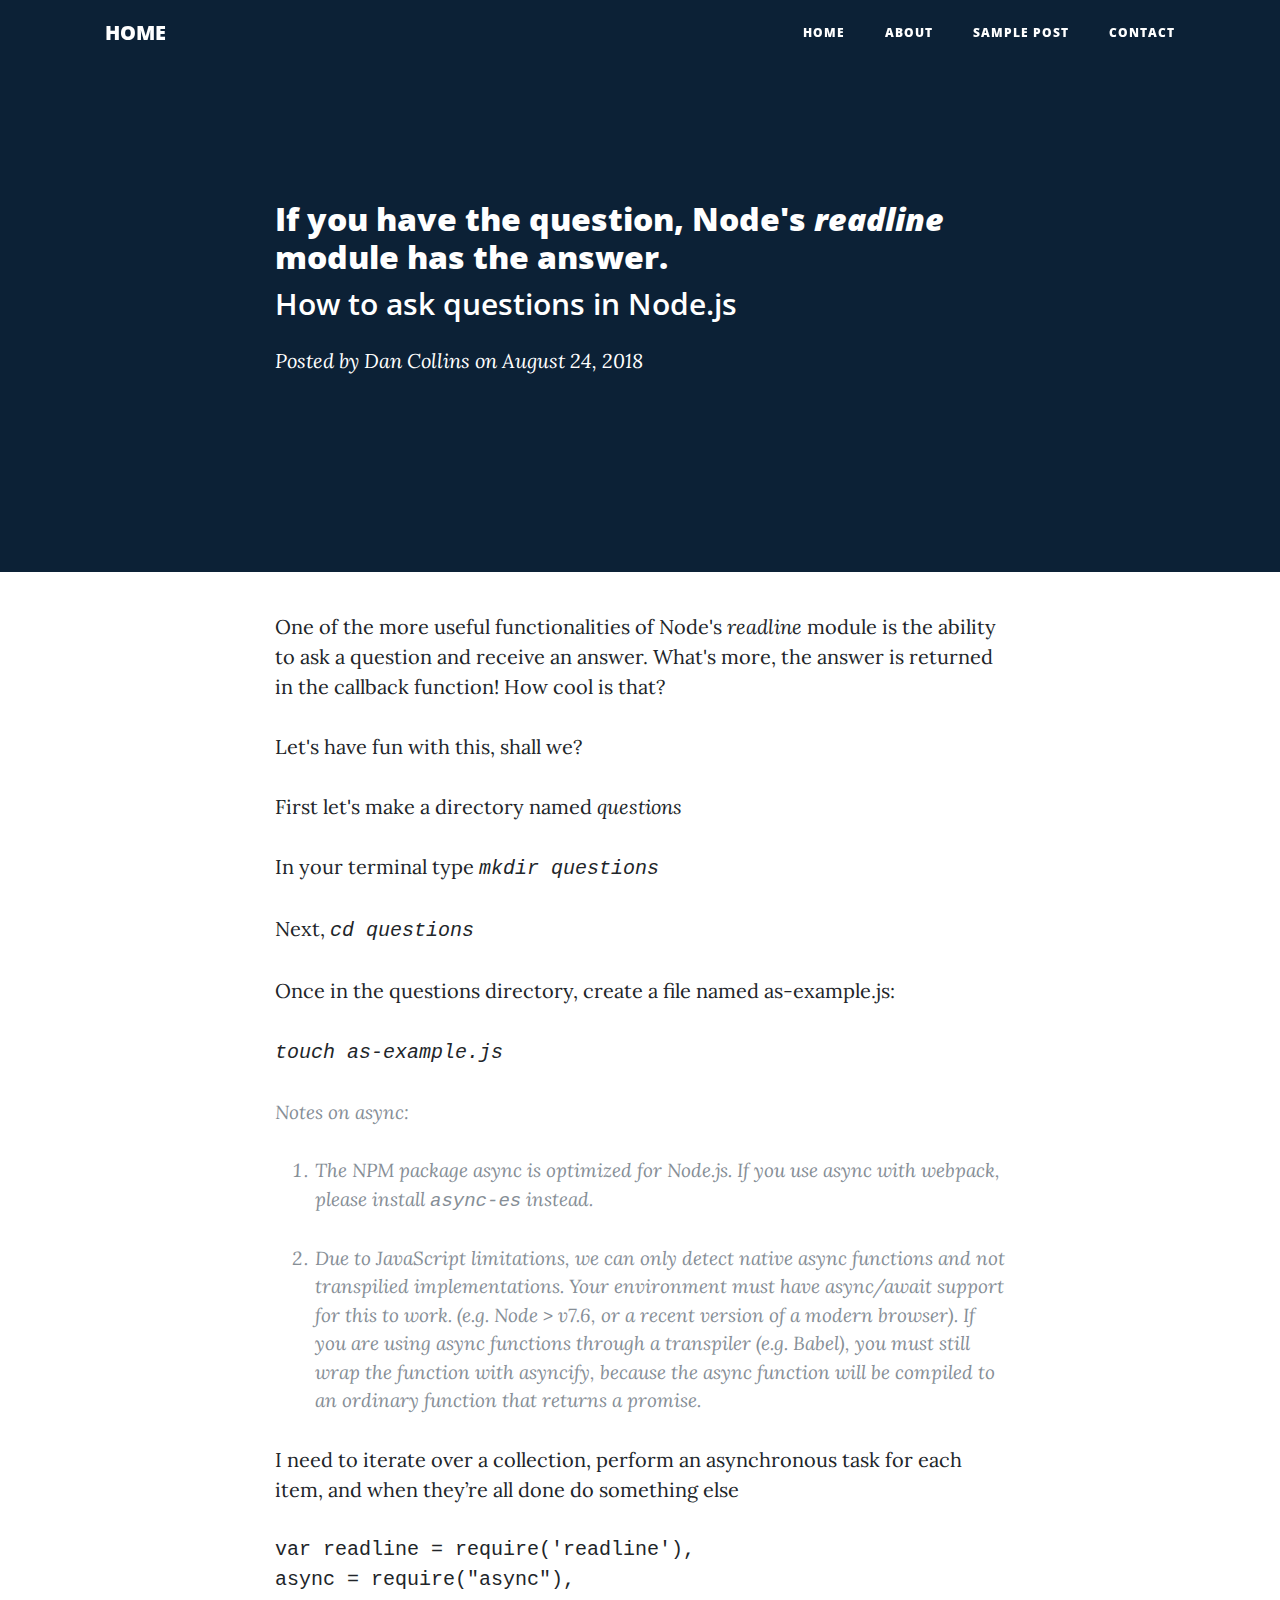
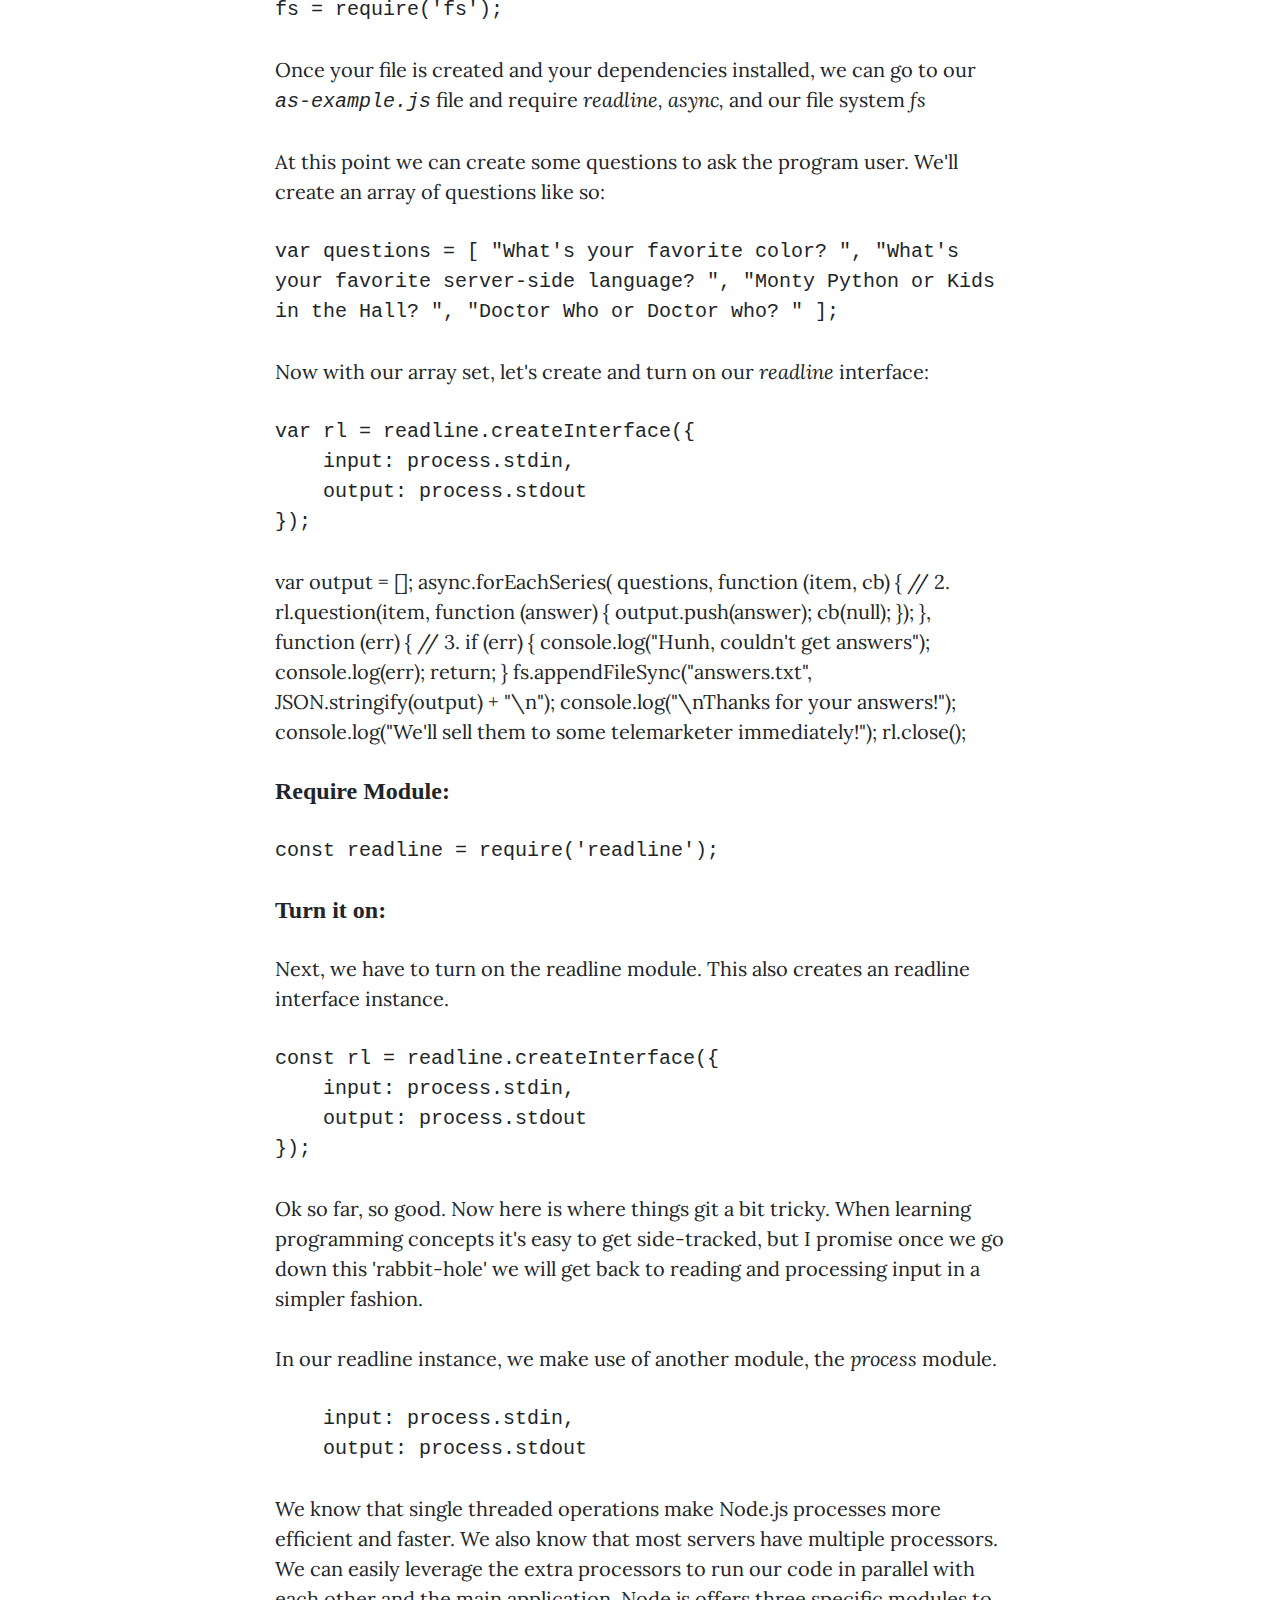
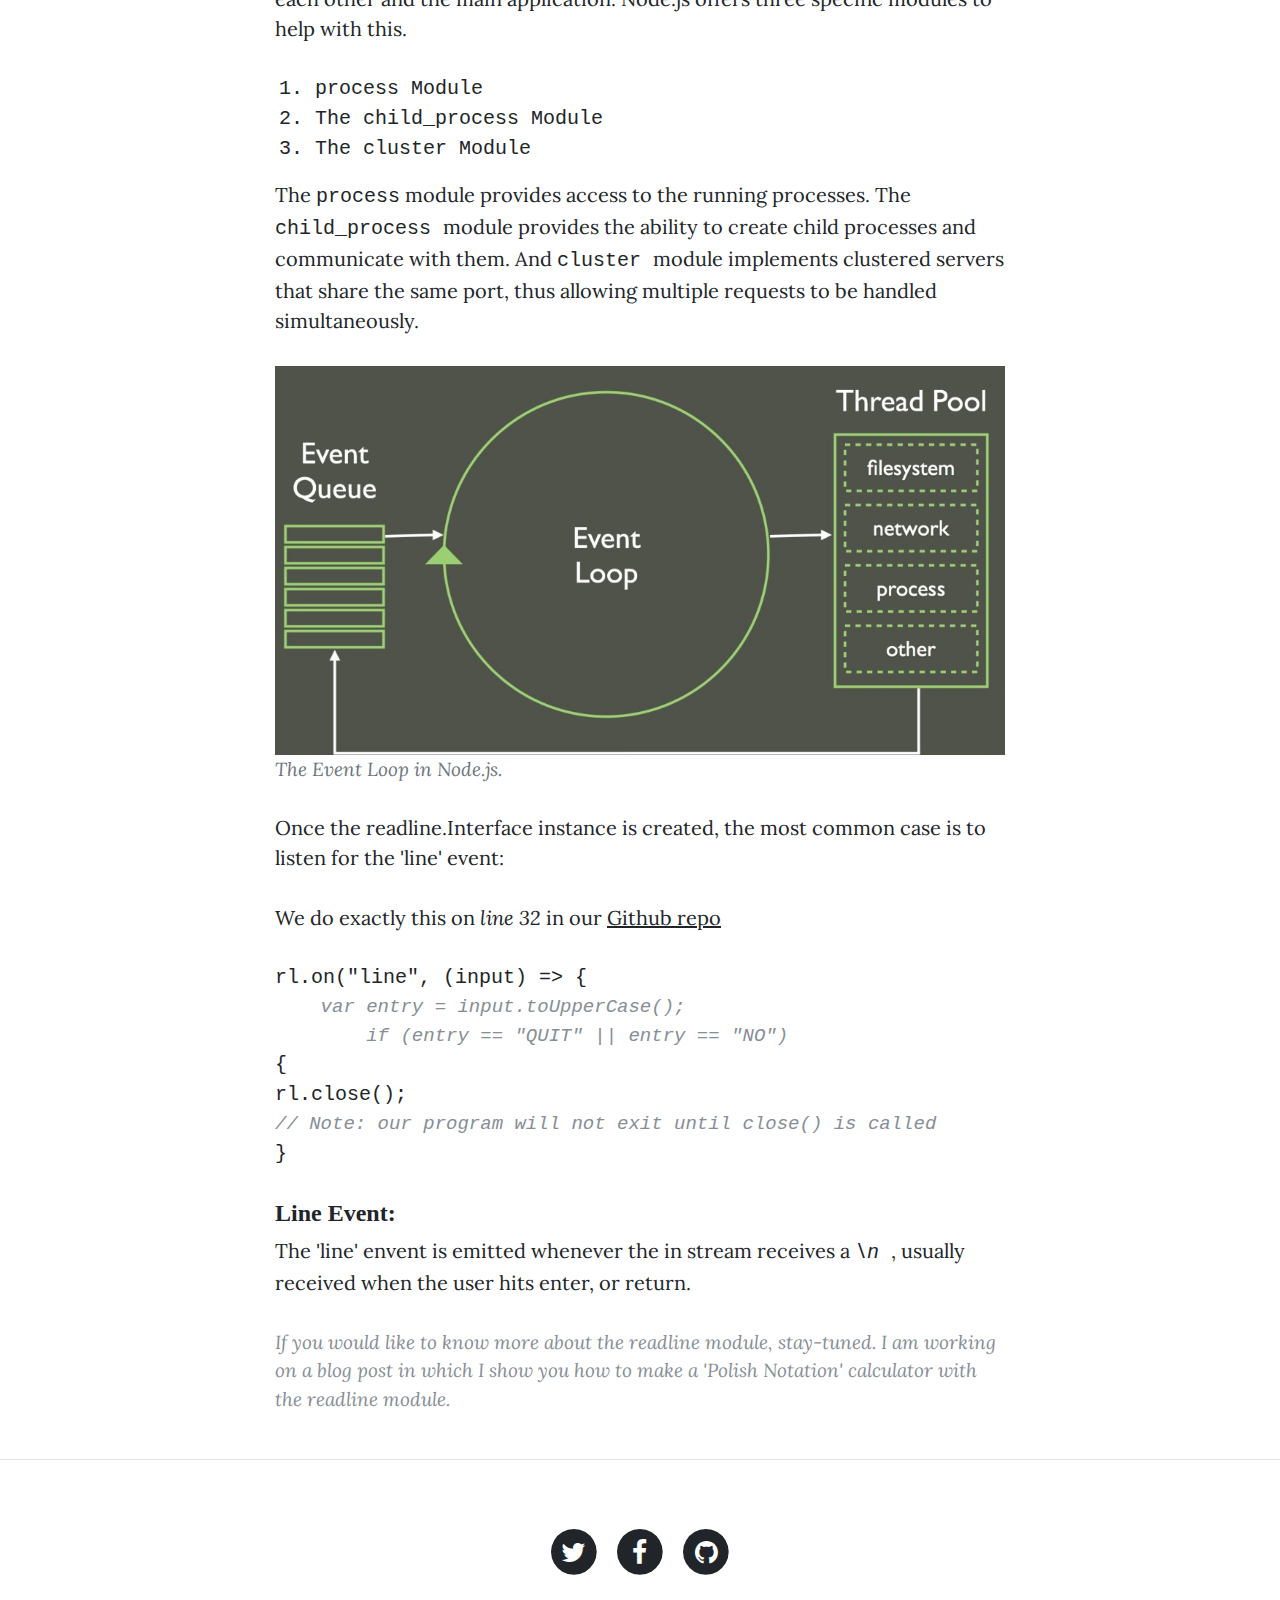
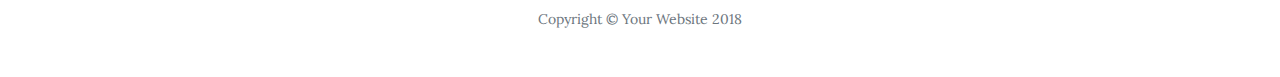
==== post_2.html @ 4f6e9623 "Added post files" ====
<!DOCTYPE html>
<html lang="en">

  <head>

    <meta charset="utf-8">
    <meta name="viewport" content="width=device-width, initial-scale=1, shrink-to-fit=no">
    <meta name="description" content="">
    <meta name="author" content="">

    <title>Blog Article</title>

    <!-- Bootstrap core CSS -->
    <link href="vendor/bootstrap/css/bootstrap.min.css" rel="stylesheet">

    <!-- Custom fonts for this template -->
    <link href="vendor/font-awesome/css/font-awesome.min.css" rel="stylesheet" type="text/css">
    <link href='https://fonts.googleapis.com/css?family=Lora:400,700,400italic,700italic' rel='stylesheet' type='text/css'>
    <link href='https://fonts.googleapis.com/css?family=Open+Sans:300italic,400italic,600italic,700italic,800italic,400,300,600,700,800' rel='stylesheet' type='text/css'>

    <!-- Custom styles for this template -->
    <link href="css/clean-blog.min.css" rel="stylesheet">

  </head>

  <body>

    <!-- Navigation -->
    <nav class="navbar navbar-expand-lg navbar-light fixed-top" id="mainNav">
      <div class="container">
        <a class="navbar-brand" href="index.html">HOME</a>
        <button class="navbar-toggler navbar-toggler-right" type="button" data-toggle="collapse" data-target="#navbarResponsive" aria-controls="navbarResponsive" aria-expanded="false" aria-label="Toggle navigation">
          Menu
          <i class="fa fa-bars"></i>
        </button>
        <div class="collapse navbar-collapse" id="navbarResponsive">
          <ul class="navbar-nav ml-auto">
            <li class="nav-item">
              <a class="nav-link" href="index.html">Home</a>
            </li>
            <li class="nav-item">
              <a class="nav-link" href="about.html">About</a>
            </li>
            <li class="nav-item">
              <a class="nav-link" href="post.html">Sample Post</a>
            </li>
            <li class="nav-item">
              <a class="nav-link" href="contact.html">Contact</a>
            </li>
          </ul>
        </div>
      </div>
    </nav>

    <!-- Page Header -->
    <header class="masthead" style="background-image: url('#')">
      <div class="overlay"></div>
      <div class="container">
        <div class="row">
          <div class="col-lg-8 col-md-10 mx-auto">
            <div class="post-heading">
                <h2>If you have the question, Node's <em>readline</em> module has the answer.</h2>
              <h4 class="subheading">How to ask questions in Node.js</h4>
              <span class="meta">Posted by
                <a href="#">Dan Collins</a>
                on August 24, 2018</span>
            </div>
          </div>
        </div>
      </div>
    </header>

    <!-- Post Content -->
    <article>
      <div class="container">
        <div class="row">
          <div class="col-lg-8 col-md-10 mx-auto">
            <p>One of the more useful functionalities of Node's <em>readline</em> module is the 
            ability to ask a question and receive an answer. What's more, the answer is returned in 
            the callback function! How cool is that? 
            </p>
            
            <p>Let's have fun with this, shall we?</p>
            <p>First let's make a directory named <em>questions</em></p>
            <p>In your terminal type <em style='font-family: Oxygen Mono, monospace;'>mkdir questions</em> 
            </p>
            <p>Next, <em style='font-family: Oxygen Mono, monospace;'>cd questions</em> </p>
            <p>Once in the questions directory, create a file named as-example.js: <br>
                <br>
                <em style='font-family: Oxygen Mono, monospace;'>touch as-example.js</em>
            </p>
            <p class="caption">
                Notes on <em>async:</em>
                <ol class='caption'>
                <li>
                The NPM package async is optimized for Node.js. If you use async with webpack, 
                please install <em style='font-family: Oxygen Mono, monospace;'>async-es</em> instead.
                </li>
                <br>
                <li>
                Due to JavaScript limitations, we can only detect native async functions and 
                not transpilied implementations. Your environment must have <em>async/await</em> support 
                for this to work. (e.g. Node > v7.6, or a recent version of a modern browser). If you are using async functions through a transpiler (e.g. Babel), you must still wrap the function with asyncify, because the async function will be compiled to an ordinary function that returns a promise.
                </li>
                </ol>
            </p>
            
            I need to iterate over a collection, perform an asynchronous task for each item, and when they’re all done do something else
                <p style='font-family: Oxygen Mono, monospace;'>
                var readline = require('readline'),<br>
                async = require("async"),<br>
                fs = require('fs');<br>
            <p>Once your file is created and your dependencies installed, we can go to our <em style='font-family: Oxygen Mono, monospace;'>as-example.js</em> 
            file and require <em>readline, async,</em> and our file system <em>fs</em>
            </p>
            <p>At this point we can create some questions to ask the program user. We'll
                create an array of questions like so:
            </p>
            <p style='font-family: Oxygen Mono, monospace;'>
             var questions = [ "What's your favorite color? ",
                              "What's your favorite server-side language? ",
                              "Monty Python or Kids in the Hall? ",
                              "Doctor Who or Doctor who? " ];
            </p>
            <p>Now with our array set, let's create and turn on our <em>readline</em> interface:</p>
            <p style='font-family: Oxygen Mono, monospace;'>
            var rl = readline.createInterface({  <br>               
            &nbsp &nbsp input: process.stdin, <br>
            &nbsp &nbsp output: process.stdout <br>
            });
            </p>
             var output = [];
            async.forEachSeries(
                questions,
                function (item, cb) {                              // 2.
                    rl.question(item, function (answer) {
                        output.push(answer);
                        cb(null);
                    });
                },
                function (err) {                                   // 3.
                    if (err) {
                        console.log("Hunh, couldn't get answers");
                        console.log(err);
                        return;
                    }
                    fs.appendFileSync("answers.txt", JSON.stringify(output) + "\n");
                    console.log("\nThanks for your answers!");
                    console.log("We'll sell them to some telemarketer immediately!");
                    rl.close();
            </p>
                <h4 style='font-family: BenchNine' sans-serif;'> Require Module:</h4>
                <p style='font-family: Oxygen Mono, monospace;'>const readline = require('readline');</p>
                <h4 style='font-family: BenchNine' sans-serif;'> Turn it on:</h4>
                <p>Next, we have to turn on the readline module. This also creates an readline interface instance.</p>
                <p style='font-family: Oxygen Mono, monospace;'>
                    const rl = readline.createInterface({ <br>
                    &nbsp &nbsp input: process.stdin, <br>
                    &nbsp &nbsp output: process.stdout <br>
                      });</p>
              <p>Ok so far, so good. Now here is where things git a bit tricky. When learning programming concepts it's 
                easy to get side-tracked, but I promise once we go down this 'rabbit-hole' we will get back to reading and processing
                input in a simpler fashion.  
              </p>
              <p>In our readline instance, we make use of another module, the <em>process</em> module. </p>
              <p style='font-family: Oxygen Mono, monospace;'>
                  &nbsp &nbsp input: process.stdin, <br>
                  &nbsp &nbsp output: process.stdout <br>
              </p>
              <p>We know that single threaded operations make Node.js processes more efficient and faster. 
                We also know that most servers have multiple processors. We can easily leverage the extra processors to  
                run our code in parallel with each other and the main application. 
                Node.js offers three specific modules to help with this. 
                <ol>
                  <li style='font-family: Oxygen Mono, monospace;'> process Module</li>
                  <li style='font-family: Oxygen Mono, monospace;'>The child_process Module</li>
                  <li style='font-family: Oxygen Mono, monospace;'>The cluster Module</li>
                </ol>
                The <span style='font-family: Oxygen Mono, monospace;'>process</span> module provides access to the running processes. The <span style='font-family: Oxygen Mono, monospace;'>child_process </span>module provides the ability to create child processes and communicate with them. And <span style='font-family: Oxygen Mono, monospace;'> cluster </span>module implements clustered servers that share the same port, thus allowing multiple requests to be handled simultaneously.
               </p>

            <a href="#">
              <img class="img-fluid" src="img/process.png" alt="Event Loop">
            </a>
            <span class="caption text-muted">The <em>Event Loop</em> in Node.js.</span>
            <p>Once the readline.Interface instance is created, the most common case is to listen for the 'line' event:</p>
            <p>We do exactly this on <em>line 32</em> in our <a href="https://github.com/dacogemini/hangman_node_version/blob/master/index.js">Github repo</a></p>
            <p style='font-family: Oxygen Mono, monospace;'>
            rl.on("line", (input) => {  <br>
            <span class="caption">
            &nbsp &nbsp var entry = input.toUpperCase(); <br>
            &nbsp &nbsp &nbsp &nbsp if (entry == "QUIT" || entry == "NO")</span> 
              { 
                  <br> rl.close(); 
                  <br>
                  <span class="caption">// Note: our program will not exit until close() is called <br></span>
              }
              </p>
              <h4 style='font-family: BenchNine' sans-serif;'> Line Event:</h4>
              The 'line' envent is emitted whenever the in stream receives a <em style='font-family: Oxygen Mono, monospace;'>\n </em>, usually received when the user hits enter, or return.
          <p class="caption">If you would like to know more about the readline module, stay-tuned. I am working on a blog post in which I show you how to 
            make a <em>'Polish Notation'</em> calculator with the readline module. 
          </p>
          </div>
        </div>
      </div>
    </article>

    <hr>

    <!-- Footer -->
    <footer>
      <div class="container">
        <div class="row">
          <div class="col-lg-8 col-md-10 mx-auto">
            <ul class="list-inline text-center">
              <li class="list-inline-item">
                <a href="#">
                  <span class="fa-stack fa-lg">
                    <i class="fa fa-circle fa-stack-2x"></i>
                    <i class="fa fa-twitter fa-stack-1x fa-inverse"></i>
                  </span>
                </a>
              </li>
              <li class="list-inline-item">
                <a href="#">
                  <span class="fa-stack fa-lg">
                    <i class="fa fa-circle fa-stack-2x"></i>
                    <i class="fa fa-facebook fa-stack-1x fa-inverse"></i>
                  </span>
                </a>
              </li>
              <li class="list-inline-item">
                <a href="#">
                  <span class="fa-stack fa-lg">
                    <i class="fa fa-circle fa-stack-2x"></i>
                    <i class="fa fa-github fa-stack-1x fa-inverse"></i>
                  </span>
                </a>
              </li>
            </ul>
            <p class="copyright text-muted">Copyright &copy; Your Website 2018</p>
          </div>
        </div>
      </div>
    </footer>

    <!-- Bootstrap core JavaScript -->
    <script src="vendor/jquery/jquery.min.js"></script>
    <script src="vendor/bootstrap/js/bootstrap.bundle.min.js"></script>

    <!-- Custom scripts for this template -->
    <script src="js/clean-blog.min.js"></script>

  </body>

</html>
---- css/clean-blog.min.css ----
body {
    font-size: 20px;
    color: #212529;
    font-family: Lora, 'Times New Roman', serif
}

p {
    line-height: 1.5;
    margin: 30px 0
}

p a {
    text-decoration: underline
}

h1,
h2,
h3,
h4,
h5,
h6 {
    font-weight: 800;
    font-family: 'Open Sans', 'Helvetica Neue', Helvetica, Arial, sans-serif
}

a {
    color: #212529;
    -webkit-transition: all .2s;
    -moz-transition: all .2s;
    transition: all .2s
}

a:focus,
a:hover {
    color: #0085a1
}

blockquote {
    font-style: italic;
    color: #868e96
}

.section-heading {
    font-size: 36px;
    font-weight: 700;
    margin-top: 60px
}

.caption {
    font-size: 19px;
    font-style: italic;
    display: block;
    color: #868e96;
    /* margin: 0;
    padding: 10px;
    text-align: center;
    border-bottom-right-radius: 5px;
    border-bottom-left-radius: 5px */
}

::-moz-selection {
    color: #fff;
    background: #0085a1;
    text-shadow: none
}

::selection {
    color: #fff;
    background: #0085a1;
    text-shadow: none
}

img::selection {
    color: #fff;
    background: 0 0
}

img::-moz-selection {
    color: #fff;
    background: 0 0
}

#mainNav {
    position: absolute;
    border-bottom: 1px solid #e9ecef;
    background-color: #fff;
    font-family: 'Open Sans', 'Helvetica Neue', Helvetica, Arial, sans-serif
}

#mainNav .navbar-brand {
    font-weight: 800;
    color: #343a40
}

#mainNav .navbar-toggler {
    font-size: 12px;
    font-weight: 800;
    padding: 13px;
    text-transform: uppercase;
    color: #343a40
}

#mainNav .navbar-nav>li.nav-item>a {
    font-size: 12px;
    font-weight: 800;
    letter-spacing: 1px;
    text-transform: uppercase
}

@media only screen and (min-width:992px) {
    #mainNav {
        border-bottom: 1px solid transparent;
        background: 0 0
    }

    #mainNav .navbar-brand {
        padding: 10px 20px;
        color: #fff
    }

    #mainNav .navbar-brand:focus,
    #mainNav .navbar-brand:hover {
        color: rgba(255, 255, 255, .8)
    }

    #mainNav .navbar-nav>li.nav-item>a {
        padding: 10px 20px;
        color: #fff
    }

    #mainNav .navbar-nav>li.nav-item>a:focus,
    #mainNav .navbar-nav>li.nav-item>a:hover {
        color: rgba(255, 255, 255, .8)
    }
}

@media only screen and (min-width:992px) {
    #mainNav {
        -webkit-transition: background-color .2s;
        -moz-transition: background-color .2s;
        transition: background-color .2s;
        -webkit-transform: translate3d(0, 0, 0);
        -moz-transform: translate3d(0, 0, 0);
        -ms-transform: translate3d(0, 0, 0);
        -o-transform: translate3d(0, 0, 0);
        transform: translate3d(0, 0, 0);
        -webkit-backface-visibility: hidden
    }

    #mainNav.is-fixed {
        position: fixed;
        top: -67px;
        -webkit-transition: -webkit-transform .2s;
        -moz-transition: -moz-transform .2s;
        transition: transform .2s;
        border-bottom: 1px solid #fff;
        background-color: rgba(255, 255, 255, .9)
    }

    #mainNav.is-fixed .navbar-brand {
        color: #212529
    }

    #mainNav.is-fixed .navbar-brand:focus,
    #mainNav.is-fixed .navbar-brand:hover {
        color: #0085a1
    }

    #mainNav.is-fixed .navbar-nav>li.nav-item>a {
        color: #212529
    }

    #mainNav.is-fixed .navbar-nav>li.nav-item>a:focus,
    #mainNav.is-fixed .navbar-nav>li.nav-item>a:hover {
        color: #0085a1
    }

    #mainNav.is-visible {
        -webkit-transform: translate3d(0, 100%, 0);
        -moz-transform: translate3d(0, 100%, 0);
        -ms-transform: translate3d(0, 100%, 0);
        -o-transform: translate3d(0, 100%, 0);
        transform: translate3d(0, 100%, 0)
    }
}

header.masthead {
    margin-bottom: 10px;
    background: no-repeat center center;
    background-color: #0c2136;
    background-attachment: scroll;
    position: relative;
    -webkit-background-size: cover;
    -moz-background-size: cover;
    -o-background-size: cover;
    background-size: 100% 80%;
}

/* header.masthead .overlay {
    position: absolute;
    top: 0;
    left: 0;
    height: 100%;
    width: 100%;
    background-color: #212529;
    opacity: .3
} */

header.masthead .page-heading,
header.masthead .post-heading,
header.masthead .site-heading {
    padding: 200px 0 150px;
    color: #fff
}

@media only screen and (min-width:768px) {

    header.masthead .page-heading,
    header.masthead .post-heading,
    header.masthead .site-heading {
        padding: 200px 0
    }
}

header.masthead .page-heading,
header.masthead .site-heading {
    text-align: left;
    margin-left: -150px;
}

header.masthead .page-heading h1,
header.masthead .site-heading h1 {
    font-size: 50px;
    margin-top: 0
}

header.masthead .page-heading .subheading,
header.masthead .site-heading .subheading {
    font-size: 24px;
    font-weight: 300;
    line-height: 1.1;
    display: block;
    margin: 10px 0 0;
    font-family: 'Open Sans', 'Helvetica Neue', Helvetica, Arial, sans-serif
}

@media only screen and (min-width:768px) {

    header.masthead .page-heading h1,
    header.masthead .site-heading h1 {
        font-size: 80px
    }
}

header.masthead .post-heading h1 {
    font-size: 35px
}

header.masthead .post-heading .meta,
header.masthead .post-heading .subheading {
    line-height: 1.1;
    display: block
}

header.masthead .post-heading .subheading {
    font-size: 24px;
    font-weight: 600;
    margin: 10px 0 30px;
    font-family: 'Open Sans', 'Helvetica Neue', Helvetica, Arial, sans-serif
}

header.masthead .post-heading .meta {
    font-size: 20px;
    font-weight: 300;
    font-style: italic;
    font-family: Lora, 'Times New Roman', serif
}

header.masthead .post-heading .meta a {
    color: #fff
}

@media only screen and (min-width:768px) {
    header.masthead .post-heading h1 {
        font-size: 55px
    }

    header.masthead .post-heading .subheading {
        font-size: 30px
    }
}

.post-preview>a {
    color: #212529
}

.post-preview>a:focus,
.post-preview>a:hover {
    text-decoration: none;
    color: #0085a1
}

.post-preview>a>.post-title {
    font-size: 30px;
    margin-top: 30px;
    margin-bottom: 10px
}

.post-preview>a>.post-subtitle {
    font-weight: 300;
    margin: 0 0 10px
}

.post-preview>.post-meta {
    font-size: 18px;
    font-style: italic;
    margin-top: 0;
    color: #868e96
}

.post-preview>.post-meta>a {
    text-decoration: none;
    color: #212529
}

.post-preview>.post-meta>a:focus,
.post-preview>.post-meta>a:hover {
    text-decoration: underline;
    color: #0085a1
}

@media only screen and (min-width:768px) {
    .post-preview>a>.post-title {
        font-size: 36px
    }
}

.floating-label-form-group {
    font-size: 14px;
    position: relative;
    margin-bottom: 0;
    padding-bottom: .5em;
    border-bottom: 1px solid #dee2e6
}

.floating-label-form-group input,
.floating-label-form-group textarea {
    font-size: 1.5em;
    position: relative;
    z-index: 1;
    padding: 0;
    resize: none;
    border: none;
    border-radius: 0;
    background: 0 0;
    box-shadow: none !important;
    font-family: Lora, 'Times New Roman', serif
}

.floating-label-form-group input::-webkit-input-placeholder,
.floating-label-form-group textarea::-webkit-input-placeholder {
    color: #868e96;
    font-family: Lora, 'Times New Roman', serif
}

.floating-label-form-group label {
    font-size: .85em;
    line-height: 1.764705882em;
    position: relative;
    z-index: 0;
    top: 2em;
    display: block;
    margin: 0;
    -webkit-transition: top .3s ease, opacity .3s ease;
    -moz-transition: top .3s ease, opacity .3s ease;
    -ms-transition: top .3s ease, opacity .3s ease;
    transition: top .3s ease, opacity .3s ease;
    vertical-align: middle;
    vertical-align: baseline;
    opacity: 0
}

.floating-label-form-group .help-block {
    margin: 15px 0
}

.floating-label-form-group-with-value label {
    top: 0;
    opacity: 1
}

.floating-label-form-group-with-focus label {
    color: #0085a1
}

form .form-group:first-child .floating-label-form-group {
    border-top: 1px solid #dee2e6
}

footer {
    padding: 50px 0 65px
}

footer .list-inline {
    margin: 0;
    padding: 0
}

footer .copyright {
    font-size: 14px;
    margin-bottom: 0;
    text-align: center
}

.btn {
    font-size: 14px;
    font-weight: 800;
    padding: 15px 25px;
    letter-spacing: 1px;
    text-transform: uppercase;
    border-radius: 0;
    font-family: 'Open Sans', 'Helvetica Neue', Helvetica, Arial, sans-serif
}

.btn-primary {
    background-color: #0085a1;
    border-color: #0085a1
}

.btn-primary:active,
.btn-primary:focus,
.btn-primary:hover {
    color: #fff;
    background-color: #00657b !important;
    border-color: #00657b !important
}

.btn-lg {
    font-size: 16px;
    padding: 25px 35px
}
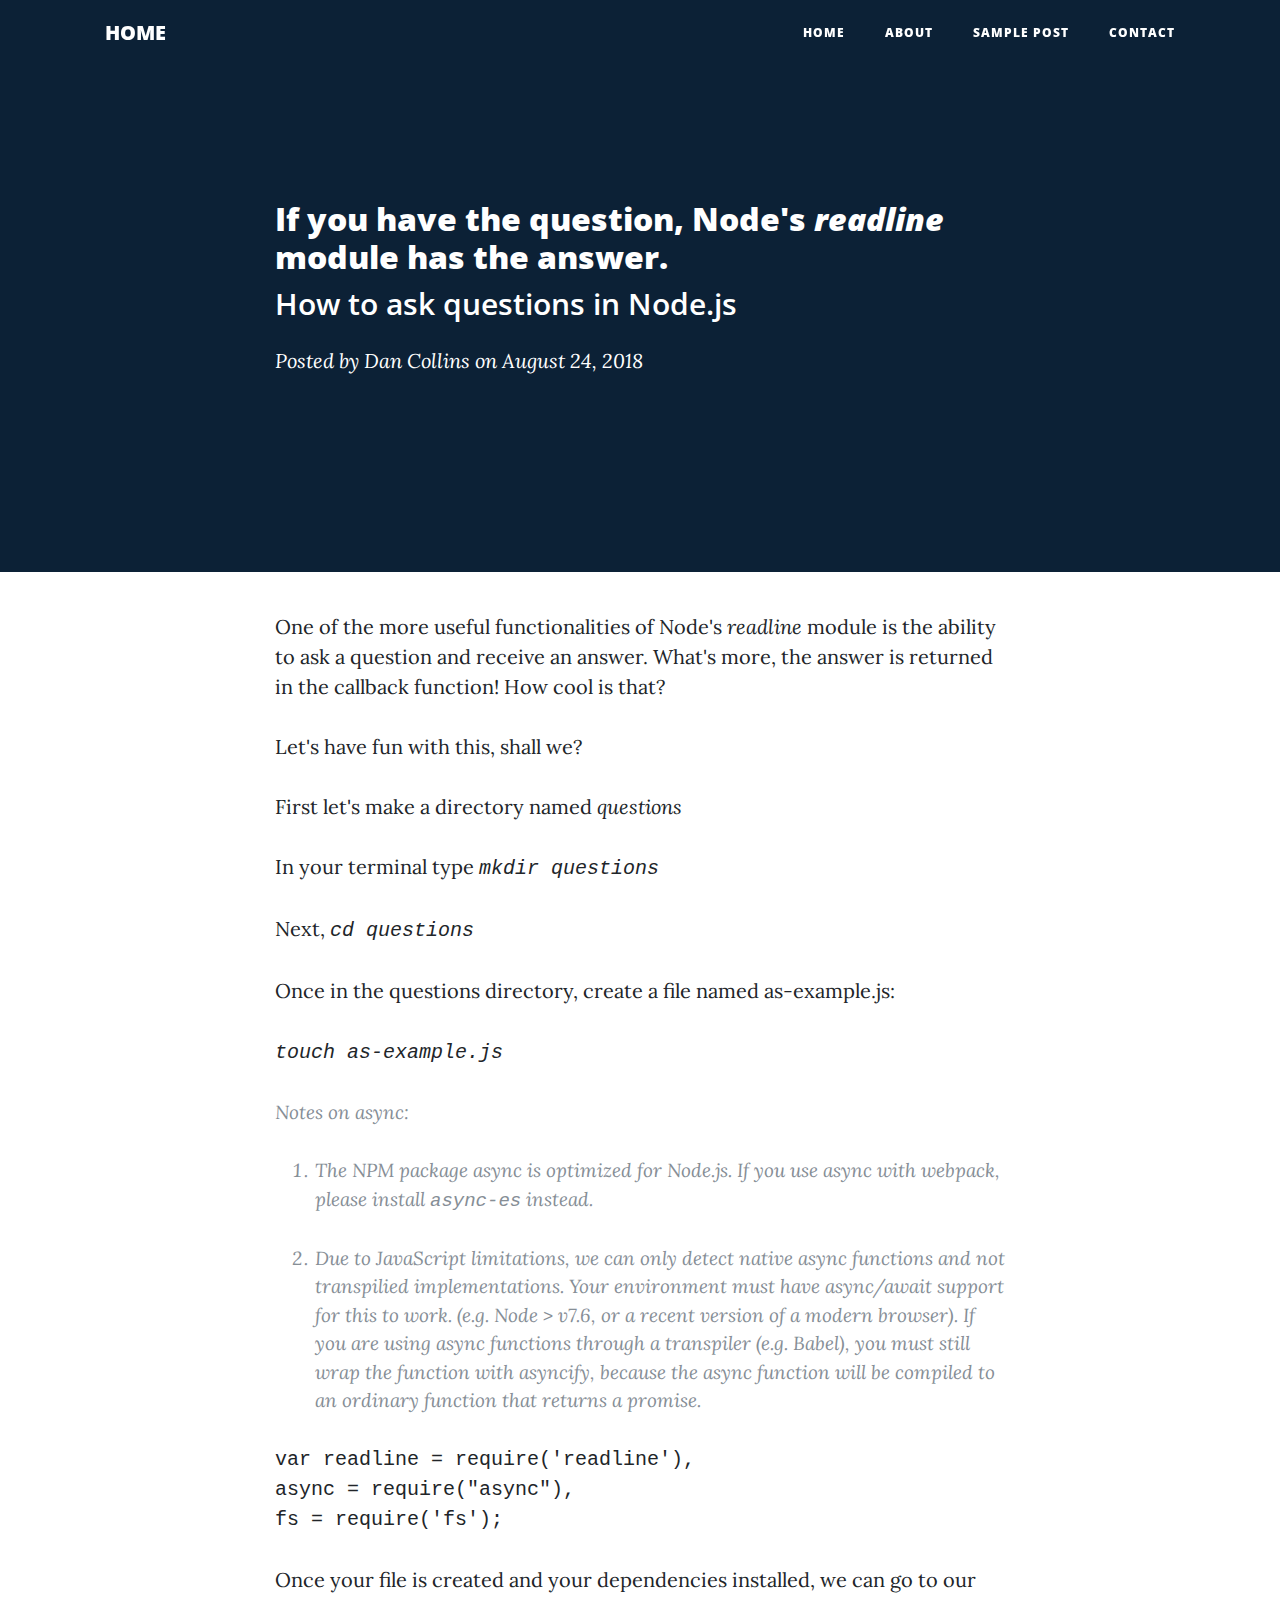
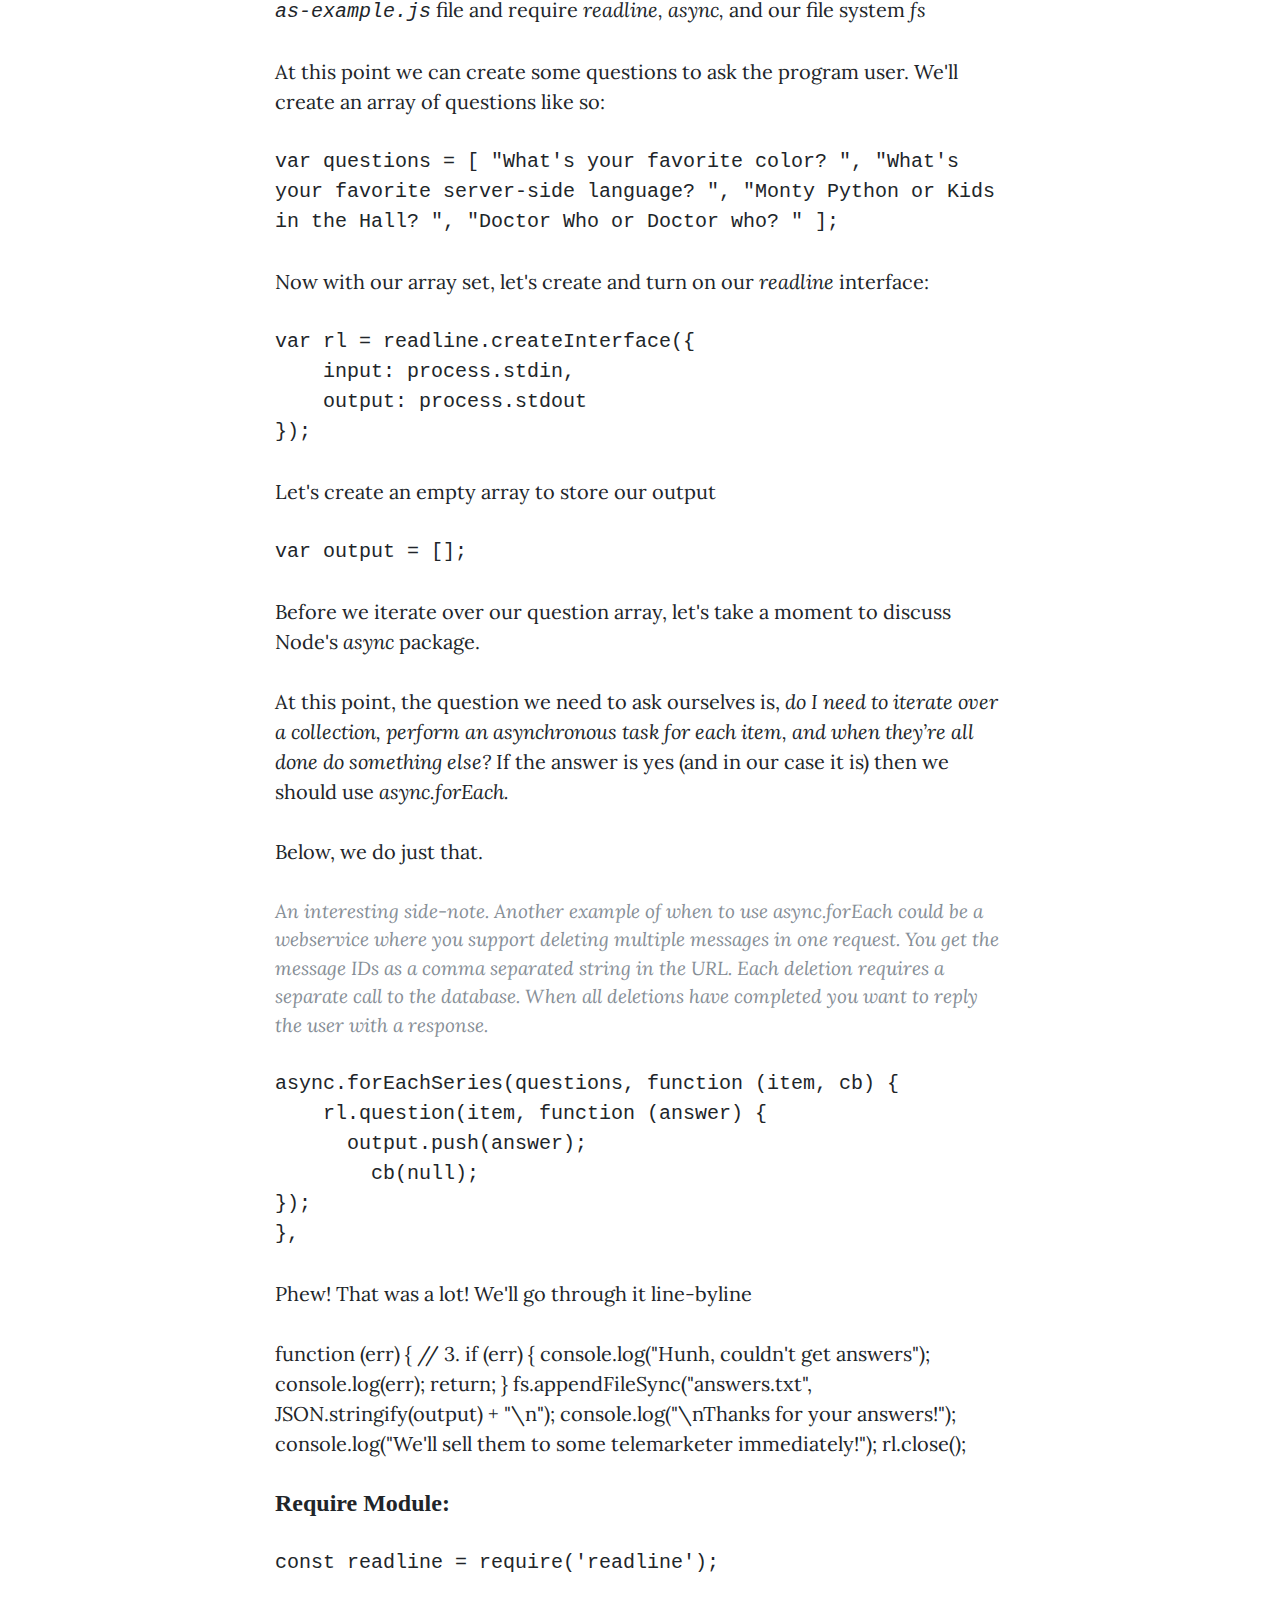
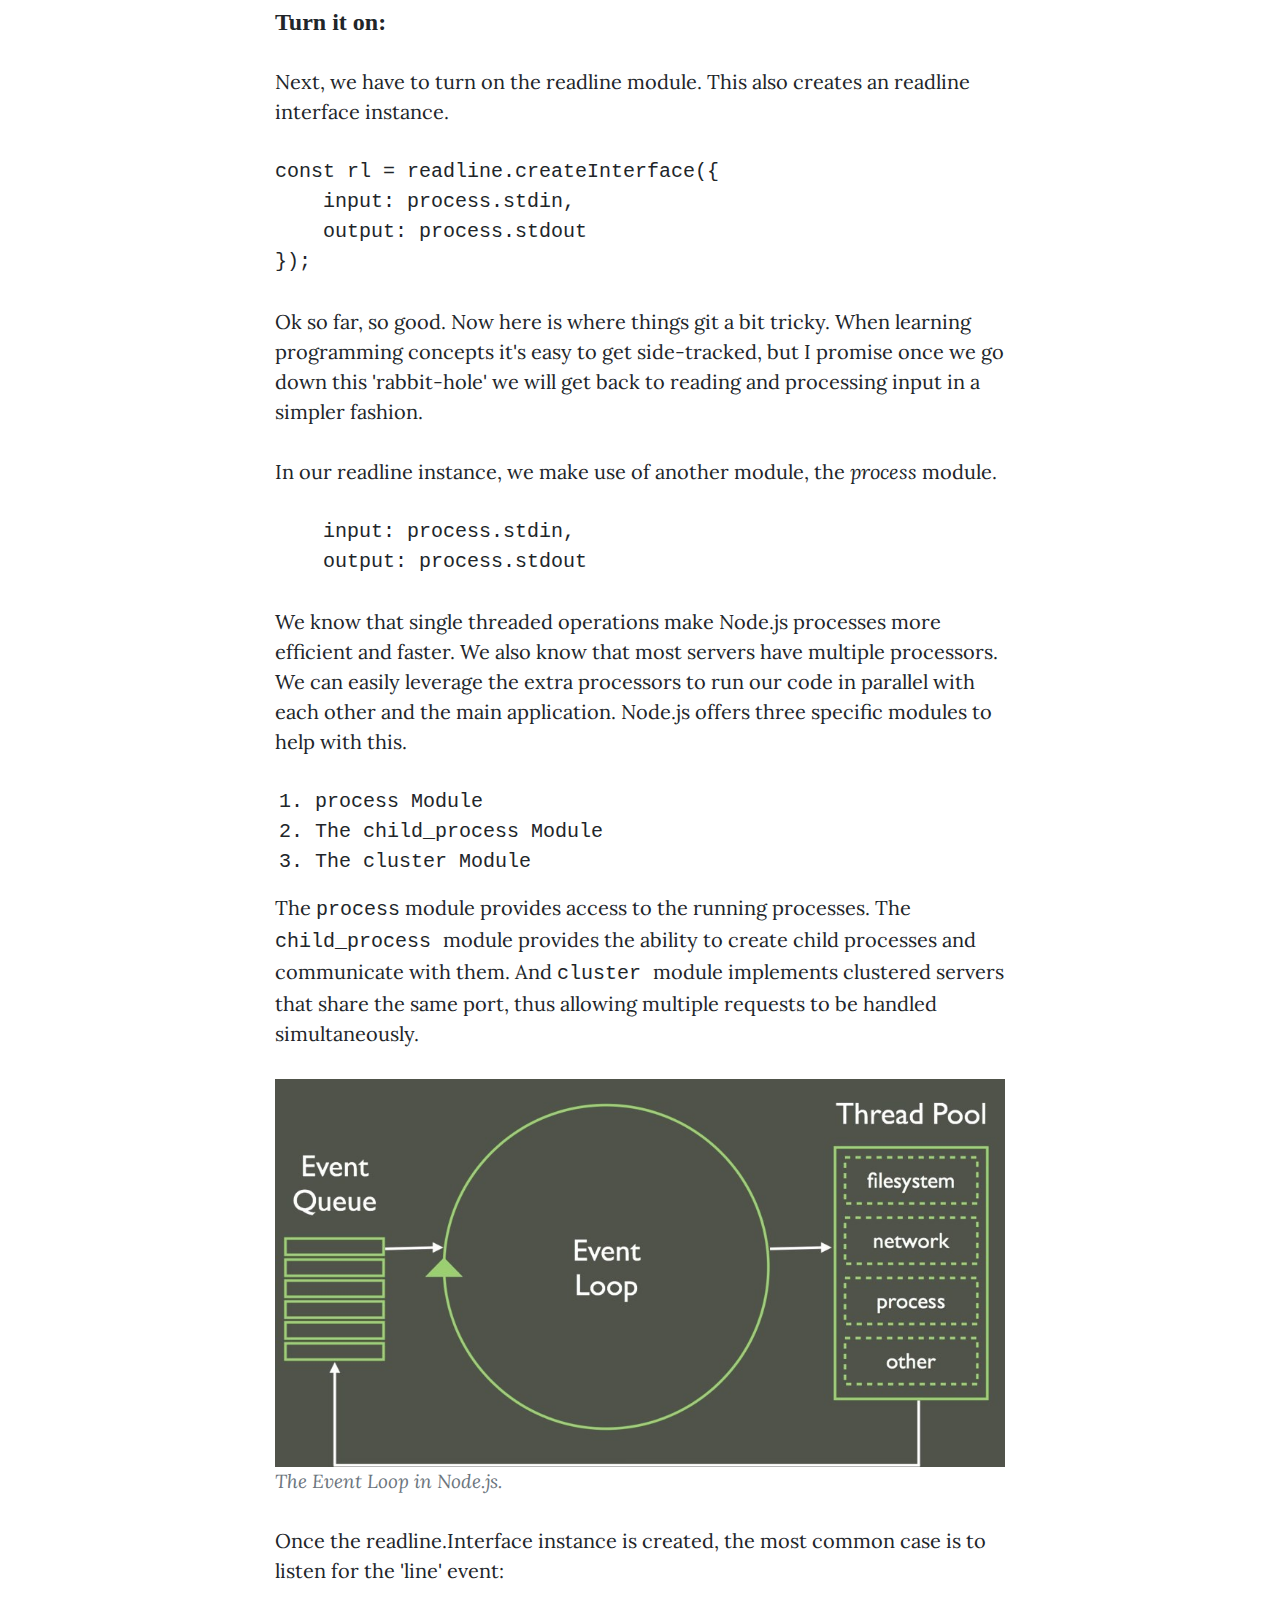
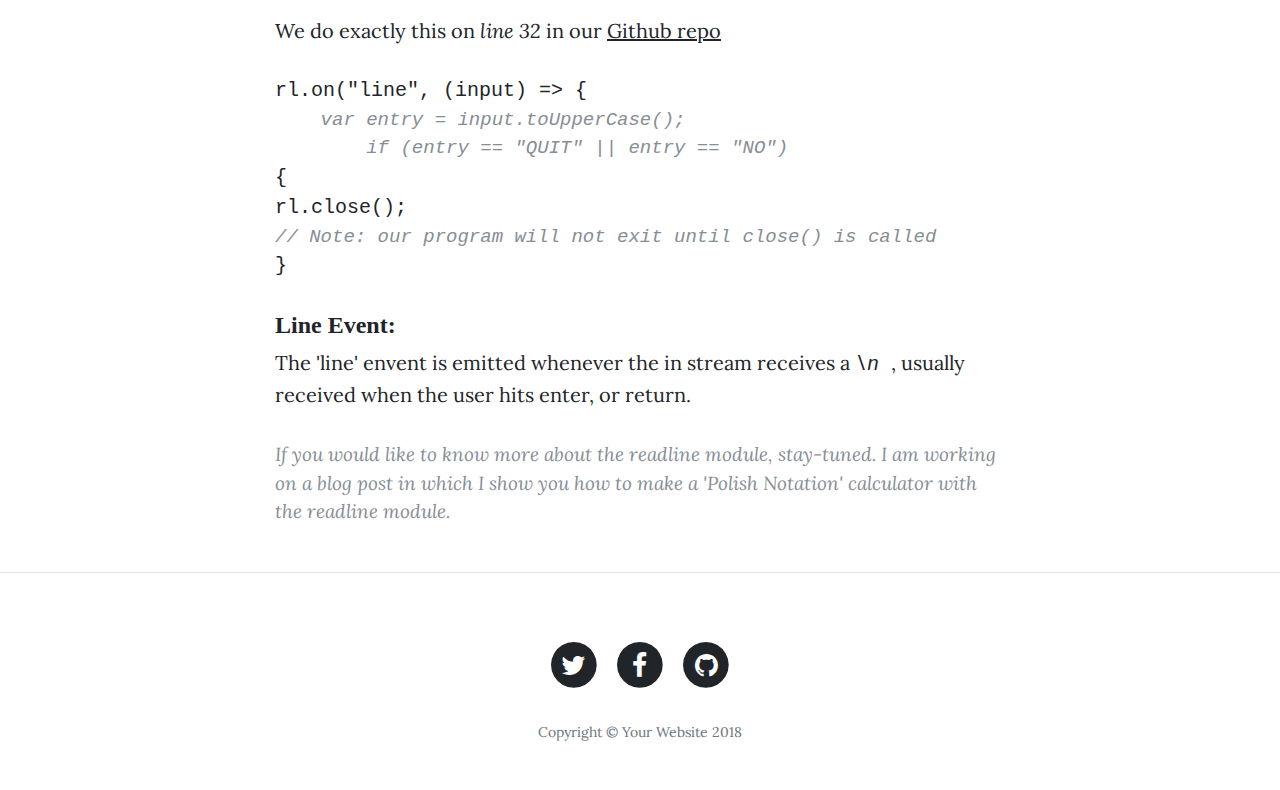
==== commit b578a4bb: "Added post_2 file" ====
--- a/post_2.html
+++ b/post_2.html
@@ -1,7 +1,7 @@
 <!DOCTYPE html>
 <html lang="en">
 
-  <head>
+<head>
 
     <meta charset="utf-8">
     <meta name="viewport" content="width=device-width, initial-scale=1, shrink-to-fit=no">
@@ -16,233 +16,264 @@
     <!-- Custom fonts for this template -->
     <link href="vendor/font-awesome/css/font-awesome.min.css" rel="stylesheet" type="text/css">
     <link href='https://fonts.googleapis.com/css?family=Lora:400,700,400italic,700italic' rel='stylesheet' type='text/css'>
-    <link href='https://fonts.googleapis.com/css?family=Open+Sans:300italic,400italic,600italic,700italic,800italic,400,300,600,700,800' rel='stylesheet' type='text/css'>
+    <link href='https://fonts.googleapis.com/css?family=Open+Sans:300italic,400italic,600italic,700italic,800italic,400,300,600,700,800'
+        rel='stylesheet' type='text/css'>
 
     <!-- Custom styles for this template -->
     <link href="css/clean-blog.min.css" rel="stylesheet">
 
-  </head>
-
-  <body>
+</head>
+
+<body>
 
     <!-- Navigation -->
     <nav class="navbar navbar-expand-lg navbar-light fixed-top" id="mainNav">
-      <div class="container">
-        <a class="navbar-brand" href="index.html">HOME</a>
-        <button class="navbar-toggler navbar-toggler-right" type="button" data-toggle="collapse" data-target="#navbarResponsive" aria-controls="navbarResponsive" aria-expanded="false" aria-label="Toggle navigation">
-          Menu
-          <i class="fa fa-bars"></i>
-        </button>
-        <div class="collapse navbar-collapse" id="navbarResponsive">
-          <ul class="navbar-nav ml-auto">
-            <li class="nav-item">
-              <a class="nav-link" href="index.html">Home</a>
-            </li>
-            <li class="nav-item">
-              <a class="nav-link" href="about.html">About</a>
-            </li>
-            <li class="nav-item">
-              <a class="nav-link" href="post.html">Sample Post</a>
-            </li>
-            <li class="nav-item">
-              <a class="nav-link" href="contact.html">Contact</a>
-            </li>
-          </ul>
-        </div>
-      </div>
+        <div class="container">
+            <a class="navbar-brand" href="index.html">HOME</a>
+            <button class="navbar-toggler navbar-toggler-right" type="button" data-toggle="collapse" data-target="#navbarResponsive"
+                aria-controls="navbarResponsive" aria-expanded="false" aria-label="Toggle navigation">
+                Menu
+                <i class="fa fa-bars"></i>
+            </button>
+            <div class="collapse navbar-collapse" id="navbarResponsive">
+                <ul class="navbar-nav ml-auto">
+                    <li class="nav-item">
+                        <a class="nav-link" href="index.html">Home</a>
+                    </li>
+                    <li class="nav-item">
+                        <a class="nav-link" href="about.html">About</a>
+                    </li>
+                    <li class="nav-item">
+                        <a class="nav-link" href="post.html">Sample Post</a>
+                    </li>
+                    <li class="nav-item">
+                        <a class="nav-link" href="contact.html">Contact</a>
+                    </li>
+                </ul>
+            </div>
+        </div>
     </nav>
 
     <!-- Page Header -->
     <header class="masthead" style="background-image: url('#')">
-      <div class="overlay"></div>
-      <div class="container">
-        <div class="row">
-          <div class="col-lg-8 col-md-10 mx-auto">
-            <div class="post-heading">
-                <h2>If you have the question, Node's <em>readline</em> module has the answer.</h2>
-              <h4 class="subheading">How to ask questions in Node.js</h4>
-              <span class="meta">Posted by
-                <a href="#">Dan Collins</a>
-                on August 24, 2018</span>
-            </div>
-          </div>
-        </div>
-      </div>
+        <div class="overlay"></div>
+        <div class="container">
+            <div class="row">
+                <div class="col-lg-8 col-md-10 mx-auto">
+                    <div class="post-heading">
+                        <h2>If you have the question, Node's <em>readline</em> module has the answer.</h2>
+                        <h4 class="subheading">How to ask questions in Node.js</h4>
+                        <span class="meta">Posted by
+                            <a href="#">Dan Collins</a>
+                            on August 24, 2018</span>
+                    </div>
+                </div>
+            </div>
+        </div>
     </header>
 
     <!-- Post Content -->
     <article>
-      <div class="container">
-        <div class="row">
-          <div class="col-lg-8 col-md-10 mx-auto">
-            <p>One of the more useful functionalities of Node's <em>readline</em> module is the 
-            ability to ask a question and receive an answer. What's more, the answer is returned in 
-            the callback function! How cool is that? 
-            </p>
-            
-            <p>Let's have fun with this, shall we?</p>
-            <p>First let's make a directory named <em>questions</em></p>
-            <p>In your terminal type <em style='font-family: Oxygen Mono, monospace;'>mkdir questions</em> 
-            </p>
-            <p>Next, <em style='font-family: Oxygen Mono, monospace;'>cd questions</em> </p>
-            <p>Once in the questions directory, create a file named as-example.js: <br>
-                <br>
-                <em style='font-family: Oxygen Mono, monospace;'>touch as-example.js</em>
-            </p>
-            <p class="caption">
-                Notes on <em>async:</em>
-                <ol class='caption'>
-                <li>
-                The NPM package async is optimized for Node.js. If you use async with webpack, 
-                please install <em style='font-family: Oxygen Mono, monospace;'>async-es</em> instead.
-                </li>
-                <br>
-                <li>
-                Due to JavaScript limitations, we can only detect native async functions and 
-                not transpilied implementations. Your environment must have <em>async/await</em> support 
-                for this to work. (e.g. Node > v7.6, or a recent version of a modern browser). If you are using async functions through a transpiler (e.g. Babel), you must still wrap the function with asyncify, because the async function will be compiled to an ordinary function that returns a promise.
-                </li>
-                </ol>
-            </p>
-            
-            I need to iterate over a collection, perform an asynchronous task for each item, and when they’re all done do something else
-                <p style='font-family: Oxygen Mono, monospace;'>
-                var readline = require('readline'),<br>
-                async = require("async"),<br>
-                fs = require('fs');<br>
-            <p>Once your file is created and your dependencies installed, we can go to our <em style='font-family: Oxygen Mono, monospace;'>as-example.js</em> 
-            file and require <em>readline, async,</em> and our file system <em>fs</em>
-            </p>
-            <p>At this point we can create some questions to ask the program user. We'll
-                create an array of questions like so:
-            </p>
-            <p style='font-family: Oxygen Mono, monospace;'>
-             var questions = [ "What's your favorite color? ",
-                              "What's your favorite server-side language? ",
-                              "Monty Python or Kids in the Hall? ",
-                              "Doctor Who or Doctor who? " ];
-            </p>
-            <p>Now with our array set, let's create and turn on our <em>readline</em> interface:</p>
-            <p style='font-family: Oxygen Mono, monospace;'>
-            var rl = readline.createInterface({  <br>               
-            &nbsp &nbsp input: process.stdin, <br>
-            &nbsp &nbsp output: process.stdout <br>
-            });
-            </p>
-             var output = [];
-            async.forEachSeries(
-                questions,
-                function (item, cb) {                              // 2.
-                    rl.question(item, function (answer) {
-                        output.push(answer);
-                        cb(null);
-                    });
-                },
-                function (err) {                                   // 3.
-                    if (err) {
+        <div class="container">
+            <div class="row">
+                <div class="col-lg-8 col-md-10 mx-auto">
+                    <p>One of the more useful functionalities of Node's <em>readline</em> module is the
+                        ability to ask a question and receive an answer. What's more, the answer is returned in
+                        the callback function! How cool is that?
+                    </p>
+
+                    <p>Let's have fun with this, shall we?</p>
+                    <p>First let's make a directory named <em>questions</em></p>
+                    <p>In your terminal type <em style='font-family: Oxygen Mono, monospace;'>mkdir questions</em>
+                    </p>
+                    <p>Next, <em style='font-family: Oxygen Mono, monospace;'>cd questions</em> </p>
+                    <p>Once in the questions directory, create a file named as-example.js: <br>
+                        <br>
+                        <em style='font-family: Oxygen Mono, monospace;'>touch as-example.js</em>
+                    </p>
+                    <p class="caption">
+                        Notes on <em>async:</em>
+                        <ol class='caption'>
+                            <li>
+                                The NPM package async is optimized for Node.js. If you use async with webpack,
+                                please install <em style='font-family: Oxygen Mono, monospace;'>async-es</em> instead.
+                            </li>
+                            <br>
+                            <li>
+                                Due to JavaScript limitations, we can only detect native async functions and
+                                not transpilied implementations. Your environment must have <em>async/await</em>
+                                support
+                                for this to work. (e.g. Node > v7.6, or a recent version of a modern browser). If you
+                                are using async functions through a transpiler (e.g. Babel), you must still wrap the
+                                function with asyncify, because the async function will be compiled to an ordinary
+                                function that returns a promise.
+                            </li>
+                        </ol>
+                    </p>
+                    <p style='font-family: Oxygen Mono, monospace;'>
+                        var readline = require('readline'),<br>
+                        async = require("async"),<br>
+                        fs = require('fs');<br>
+                        <p>Once your file is created and your dependencies installed, we can go to our <em style='font-family: Oxygen Mono, monospace;'>as-example.js</em>
+                            file and require <em>readline, async,</em> and our file system <em>fs</em>
+                        </p>
+                        <p>At this point we can create some questions to ask the program user. We'll
+                            create an array of questions like so:
+                        </p>
+                        <p style='font-family: Oxygen Mono, monospace;'>
+                            var questions = [ "What's your favorite color? ",
+                            "What's your favorite server-side language? ",
+                            "Monty Python or Kids in the Hall? ",
+                            "Doctor Who or Doctor who? " ];
+                        </p>
+                        <p>Now with our array set, let's create and turn on our <em>readline</em> interface:</p>
+                        <p style='font-family: Oxygen Mono, monospace;'>
+                            var rl = readline.createInterface({ <br>
+                            &nbsp &nbsp input: process.stdin, <br>
+                            &nbsp &nbsp output: process.stdout <br>
+                            });
+                        </p>
+                        <p>Let's create an empty array to store our output</p>
+                        <p style='font-family: Oxygen Mono, monospace;'>
+                            var output = [];
+                        </p>
+                        <p>Before we iterate over our question array, let's take a moment to
+                            discuss Node's <em>async</em> package.
+                        </p>
+                        <p>At this point, the question we need to ask ourselves is,
+                            <em>do I need to iterate over a collection, perform an asynchronous task for each item, and
+                                when they’re all done do something else?</em>
+                                If the answer is yes (and in our case it is) then we should use <em>async.forEach.</em>
+                        </p>
+                        <p>Below, we do just that.</p>
+
+                        <p class='caption'> An interesting side-note. Another example of when to use <em>async.forEach</em> could be a webservice where you support deleting multiple messages in one request. You get the message IDs as a comma separated string in the URL. Each deletion requires a separate call to the database. When all deletions have completed you want to reply the user with a response.
+
+                        <p style='font-family: Oxygen Mono, monospace;'>
+                        async.forEachSeries(questions, function (item, cb) { <br>
+                        &nbsp &nbsp rl.question(item, function (answer) { <br>
+                        &nbsp &nbsp &nbsp output.push(answer); <br>
+                        &nbsp &nbsp &nbsp &nbsp cb(null); <br>
+                        }); <br>
+                        },
+                        </p>
+                        <p>Phew! That was a lot! We'll go through it line-byline</p>
+                        function (err) { // 3.
+                        if (err) {
                         console.log("Hunh, couldn't get answers");
                         console.log(err);
                         return;
-                    }
-                    fs.appendFileSync("answers.txt", JSON.stringify(output) + "\n");
-                    console.log("\nThanks for your answers!");
-                    console.log("We'll sell them to some telemarketer immediately!");
-                    rl.close();
-            </p>
-                <h4 style='font-family: BenchNine' sans-serif;'> Require Module:</h4>
-                <p style='font-family: Oxygen Mono, monospace;'>const readline = require('readline');</p>
-                <h4 style='font-family: BenchNine' sans-serif;'> Turn it on:</h4>
-                <p>Next, we have to turn on the readline module. This also creates an readline interface instance.</p>
-                <p style='font-family: Oxygen Mono, monospace;'>
-                    const rl = readline.createInterface({ <br>
-                    &nbsp &nbsp input: process.stdin, <br>
-                    &nbsp &nbsp output: process.stdout <br>
-                      });</p>
-              <p>Ok so far, so good. Now here is where things git a bit tricky. When learning programming concepts it's 
-                easy to get side-tracked, but I promise once we go down this 'rabbit-hole' we will get back to reading and processing
-                input in a simpler fashion.  
-              </p>
-              <p>In our readline instance, we make use of another module, the <em>process</em> module. </p>
-              <p style='font-family: Oxygen Mono, monospace;'>
-                  &nbsp &nbsp input: process.stdin, <br>
-                  &nbsp &nbsp output: process.stdout <br>
-              </p>
-              <p>We know that single threaded operations make Node.js processes more efficient and faster. 
-                We also know that most servers have multiple processors. We can easily leverage the extra processors to  
-                run our code in parallel with each other and the main application. 
-                Node.js offers three specific modules to help with this. 
-                <ol>
-                  <li style='font-family: Oxygen Mono, monospace;'> process Module</li>
-                  <li style='font-family: Oxygen Mono, monospace;'>The child_process Module</li>
-                  <li style='font-family: Oxygen Mono, monospace;'>The cluster Module</li>
-                </ol>
-                The <span style='font-family: Oxygen Mono, monospace;'>process</span> module provides access to the running processes. The <span style='font-family: Oxygen Mono, monospace;'>child_process </span>module provides the ability to create child processes and communicate with them. And <span style='font-family: Oxygen Mono, monospace;'> cluster </span>module implements clustered servers that share the same port, thus allowing multiple requests to be handled simultaneously.
-               </p>
-
-            <a href="#">
-              <img class="img-fluid" src="img/process.png" alt="Event Loop">
-            </a>
-            <span class="caption text-muted">The <em>Event Loop</em> in Node.js.</span>
-            <p>Once the readline.Interface instance is created, the most common case is to listen for the 'line' event:</p>
-            <p>We do exactly this on <em>line 32</em> in our <a href="https://github.com/dacogemini/hangman_node_version/blob/master/index.js">Github repo</a></p>
-            <p style='font-family: Oxygen Mono, monospace;'>
-            rl.on("line", (input) => {  <br>
-            <span class="caption">
-            &nbsp &nbsp var entry = input.toUpperCase(); <br>
-            &nbsp &nbsp &nbsp &nbsp if (entry == "QUIT" || entry == "NO")</span> 
-              { 
-                  <br> rl.close(); 
-                  <br>
-                  <span class="caption">// Note: our program will not exit until close() is called <br></span>
-              }
-              </p>
-              <h4 style='font-family: BenchNine' sans-serif;'> Line Event:</h4>
-              The 'line' envent is emitted whenever the in stream receives a <em style='font-family: Oxygen Mono, monospace;'>\n </em>, usually received when the user hits enter, or return.
-          <p class="caption">If you would like to know more about the readline module, stay-tuned. I am working on a blog post in which I show you how to 
-            make a <em>'Polish Notation'</em> calculator with the readline module. 
-          </p>
-          </div>
-        </div>
-      </div>
+                        }
+                        fs.appendFileSync("answers.txt", JSON.stringify(output) + "\n");
+                        console.log("\nThanks for your answers!");
+                        console.log("We'll sell them to some telemarketer immediately!");
+                        rl.close();
+                    </p>
+                    <h4 style='font-family: BenchNine' sans-serif;'> Require Module:</h4>
+                    <p style='font-family: Oxygen Mono, monospace;'>const readline = require('readline');</p>
+                    <h4 style='font-family: BenchNine' sans-serif;'> Turn it on:</h4>
+                    <p>Next, we have to turn on the readline module. This also creates an readline interface instance.</p>
+                    <p style='font-family: Oxygen Mono, monospace;'>
+                        const rl = readline.createInterface({ <br>
+                        &nbsp &nbsp input: process.stdin, <br>
+                        &nbsp &nbsp output: process.stdout <br>
+                        });</p>
+                    <p>Ok so far, so good. Now here is where things git a bit tricky. When learning programming
+                        concepts it's
+                        easy to get side-tracked, but I promise once we go down this 'rabbit-hole' we will get back to
+                        reading and processing
+                        input in a simpler fashion.
+                    </p>
+                    <p>In our readline instance, we make use of another module, the <em>process</em> module. </p>
+                    <p style='font-family: Oxygen Mono, monospace;'>
+                        &nbsp &nbsp input: process.stdin, <br>
+                        &nbsp &nbsp output: process.stdout <br>
+                    </p>
+                    <p>We know that single threaded operations make Node.js processes more efficient and faster.
+                        We also know that most servers have multiple processors. We can easily leverage the extra
+                        processors to
+                        run our code in parallel with each other and the main application.
+                        Node.js offers three specific modules to help with this.
+                        <ol>
+                            <li style='font-family: Oxygen Mono, monospace;'> process Module</li>
+                            <li style='font-family: Oxygen Mono, monospace;'>The child_process Module</li>
+                            <li style='font-family: Oxygen Mono, monospace;'>The cluster Module</li>
+                        </ol>
+                        The <span style='font-family: Oxygen Mono, monospace;'>process</span> module provides access to
+                        the running processes. The <span style='font-family: Oxygen Mono, monospace;'>child_process
+                        </span>module provides the ability to create child processes and communicate with them. And
+                        <span style='font-family: Oxygen Mono, monospace;'> cluster </span>module implements clustered
+                        servers that share the same port, thus allowing multiple requests to be handled simultaneously.
+                    </p>
+
+                    <a href="#">
+                        <img class="img-fluid" src="img/process.png" alt="Event Loop">
+                    </a>
+                    <span class="caption text-muted">The <em>Event Loop</em> in Node.js.</span>
+                    <p>Once the readline.Interface instance is created, the most common case is to listen for the
+                        'line' event:</p>
+                    <p>We do exactly this on <em>line 32</em> in our <a href="https://github.com/dacogemini/hangman_node_version/blob/master/index.js">Github
+                            repo</a></p>
+                    <p style='font-family: Oxygen Mono, monospace;'>
+                        rl.on("line", (input) => { <br>
+                        <span class="caption">
+                            &nbsp &nbsp var entry = input.toUpperCase(); <br>
+                            &nbsp &nbsp &nbsp &nbsp if (entry == "QUIT" || entry == "NO")</span>
+                        {
+                        <br> rl.close();
+                        <br>
+                        <span class="caption">// Note: our program will not exit until close() is called <br></span>
+                        }
+                    </p>
+                    <h4 style='font-family: BenchNine' sans-serif;'> Line Event:</h4>
+                    The 'line' envent is emitted whenever the in stream receives a <em style='font-family: Oxygen Mono, monospace;'>\n
+                    </em>, usually received when the user hits enter, or return.
+                    <p class="caption">If you would like to know more about the readline module, stay-tuned. I am
+                        working on a blog post in which I show you how to
+                        make a <em>'Polish Notation'</em> calculator with the readline module.
+                    </p>
+                </div>
+            </div>
+        </div>
     </article>
 
     <hr>
 
     <!-- Footer -->
     <footer>
-      <div class="container">
-        <div class="row">
-          <div class="col-lg-8 col-md-10 mx-auto">
-            <ul class="list-inline text-center">
-              <li class="list-inline-item">
-                <a href="#">
-                  <span class="fa-stack fa-lg">
-                    <i class="fa fa-circle fa-stack-2x"></i>
-                    <i class="fa fa-twitter fa-stack-1x fa-inverse"></i>
-                  </span>
-                </a>
-              </li>
-              <li class="list-inline-item">
-                <a href="#">
-                  <span class="fa-stack fa-lg">
-                    <i class="fa fa-circle fa-stack-2x"></i>
-                    <i class="fa fa-facebook fa-stack-1x fa-inverse"></i>
-                  </span>
-                </a>
-              </li>
-              <li class="list-inline-item">
-                <a href="#">
-                  <span class="fa-stack fa-lg">
-                    <i class="fa fa-circle fa-stack-2x"></i>
-                    <i class="fa fa-github fa-stack-1x fa-inverse"></i>
-                  </span>
-                </a>
-              </li>
-            </ul>
-            <p class="copyright text-muted">Copyright &copy; Your Website 2018</p>
-          </div>
-        </div>
-      </div>
+        <div class="container">
+            <div class="row">
+                <div class="col-lg-8 col-md-10 mx-auto">
+                    <ul class="list-inline text-center">
+                        <li class="list-inline-item">
+                            <a href="#">
+                                <span class="fa-stack fa-lg">
+                                    <i class="fa fa-circle fa-stack-2x"></i>
+                                    <i class="fa fa-twitter fa-stack-1x fa-inverse"></i>
+                                </span>
+                            </a>
+                        </li>
+                        <li class="list-inline-item">
+                            <a href="#">
+                                <span class="fa-stack fa-lg">
+                                    <i class="fa fa-circle fa-stack-2x"></i>
+                                    <i class="fa fa-facebook fa-stack-1x fa-inverse"></i>
+                                </span>
+                            </a>
+                        </li>
+                        <li class="list-inline-item">
+                            <a href="#">
+                                <span class="fa-stack fa-lg">
+                                    <i class="fa fa-circle fa-stack-2x"></i>
+                                    <i class="fa fa-github fa-stack-1x fa-inverse"></i>
+                                </span>
+                            </a>
+                        </li>
+                    </ul>
+                    <p class="copyright text-muted">Copyright &copy; Your Website 2018</p>
+                </div>
+            </div>
+        </div>
     </footer>
 
     <!-- Bootstrap core JavaScript -->
@@ -252,7 +283,6 @@
     <!-- Custom scripts for this template -->
     <script src="js/clean-blog.min.js"></script>
 
-  </body>
-
-</html>
- +</body>
+
+</html>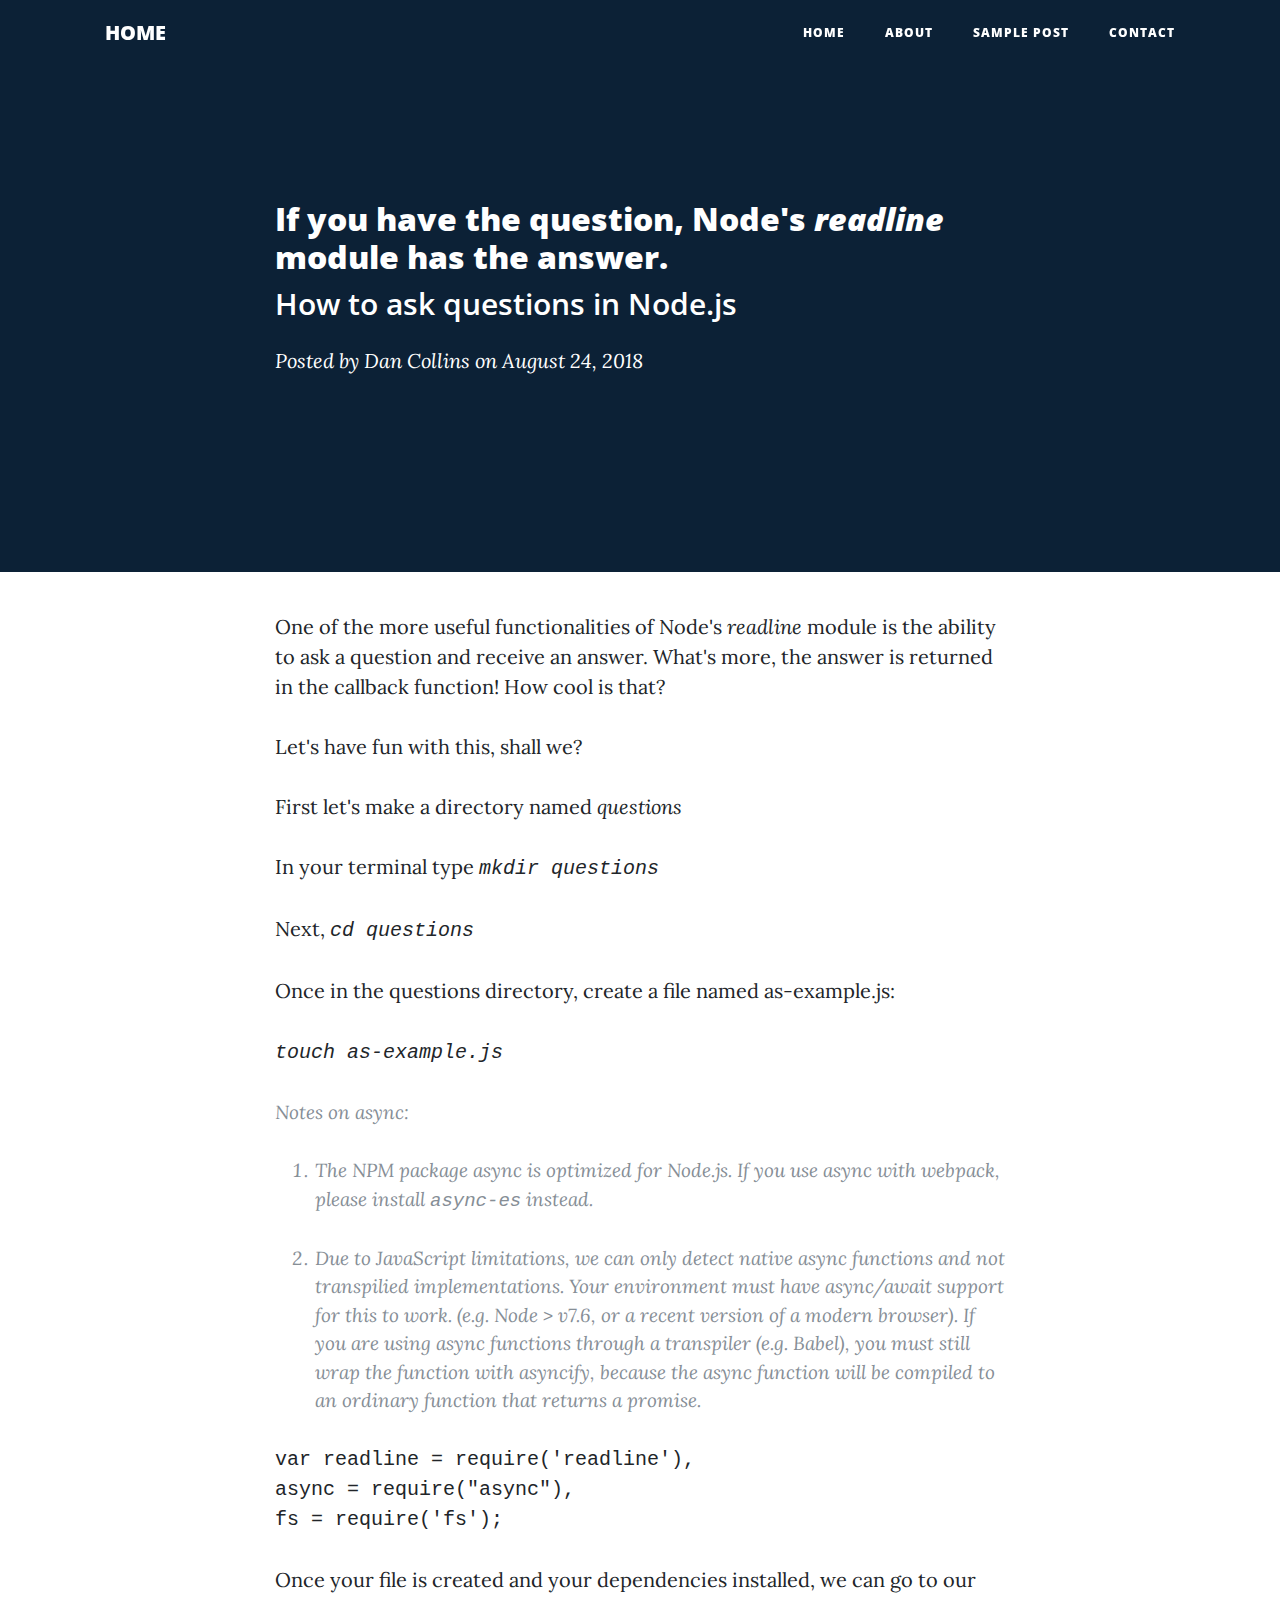
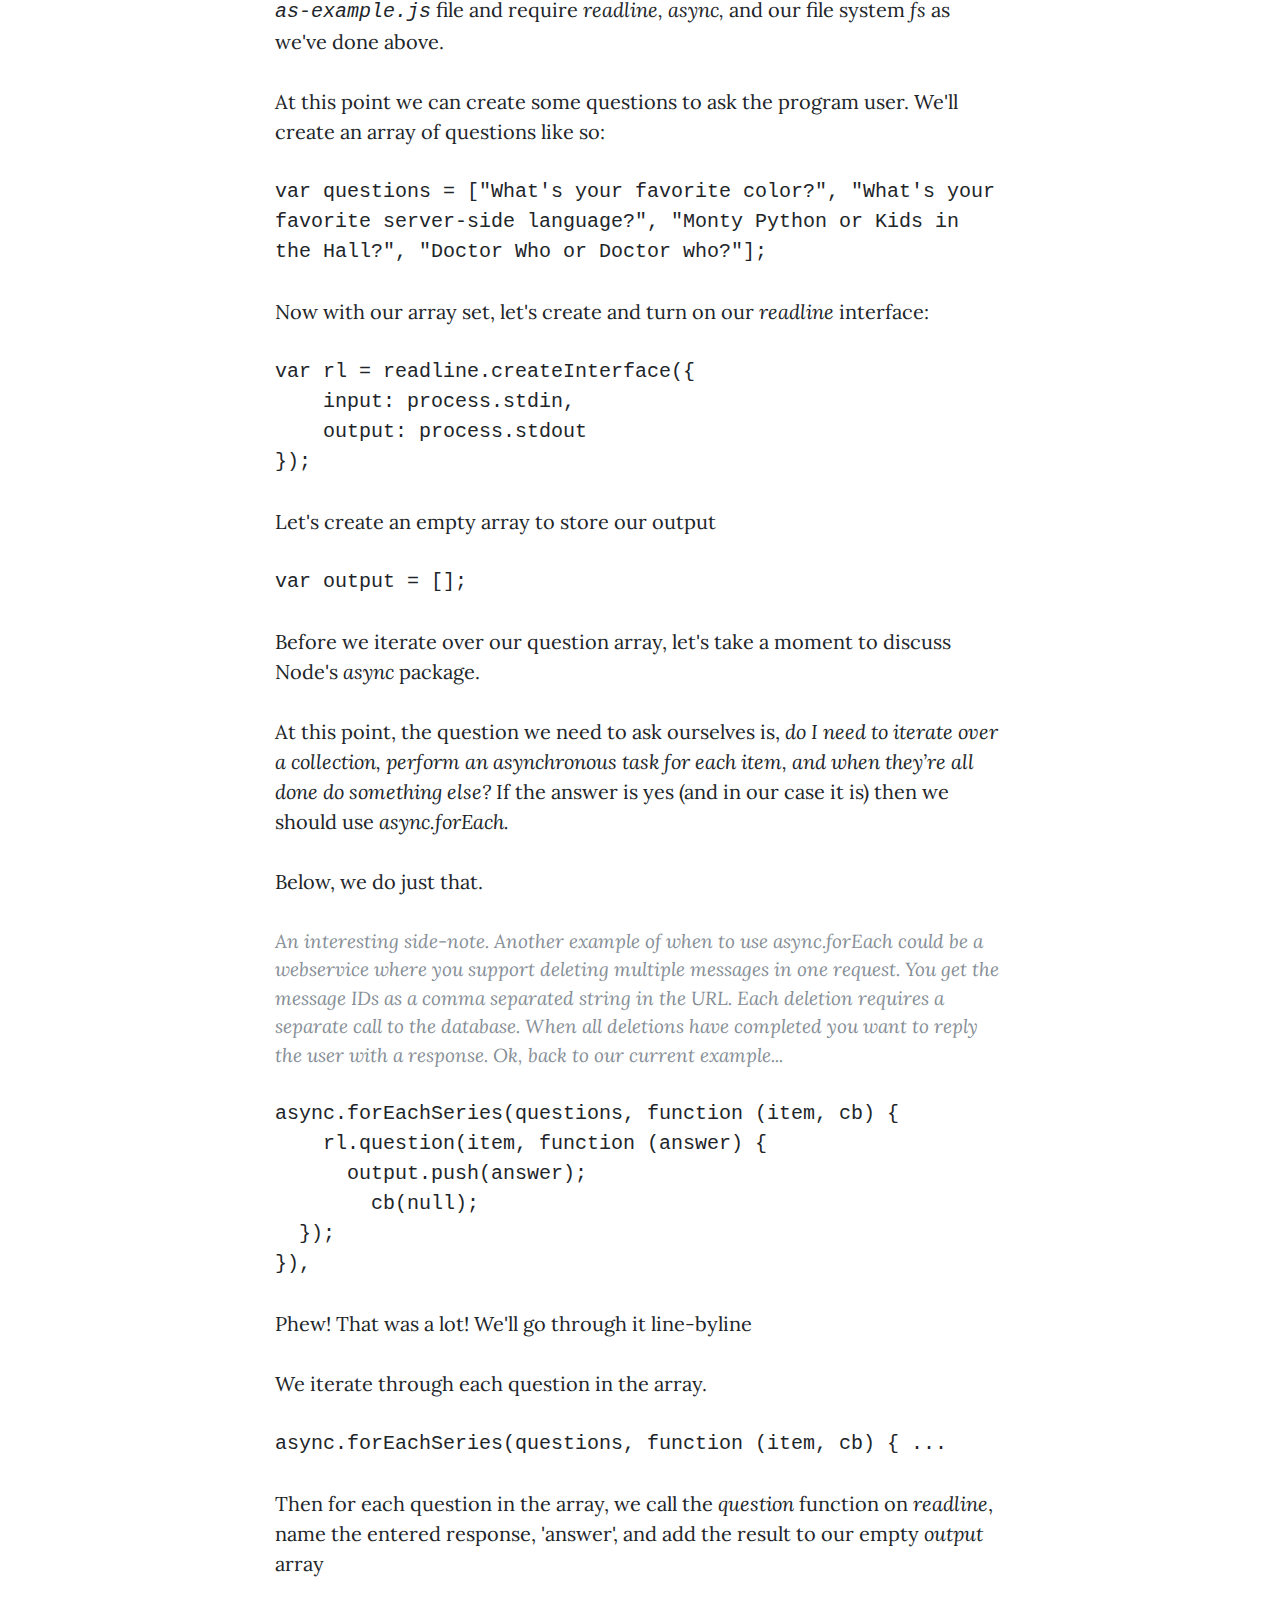
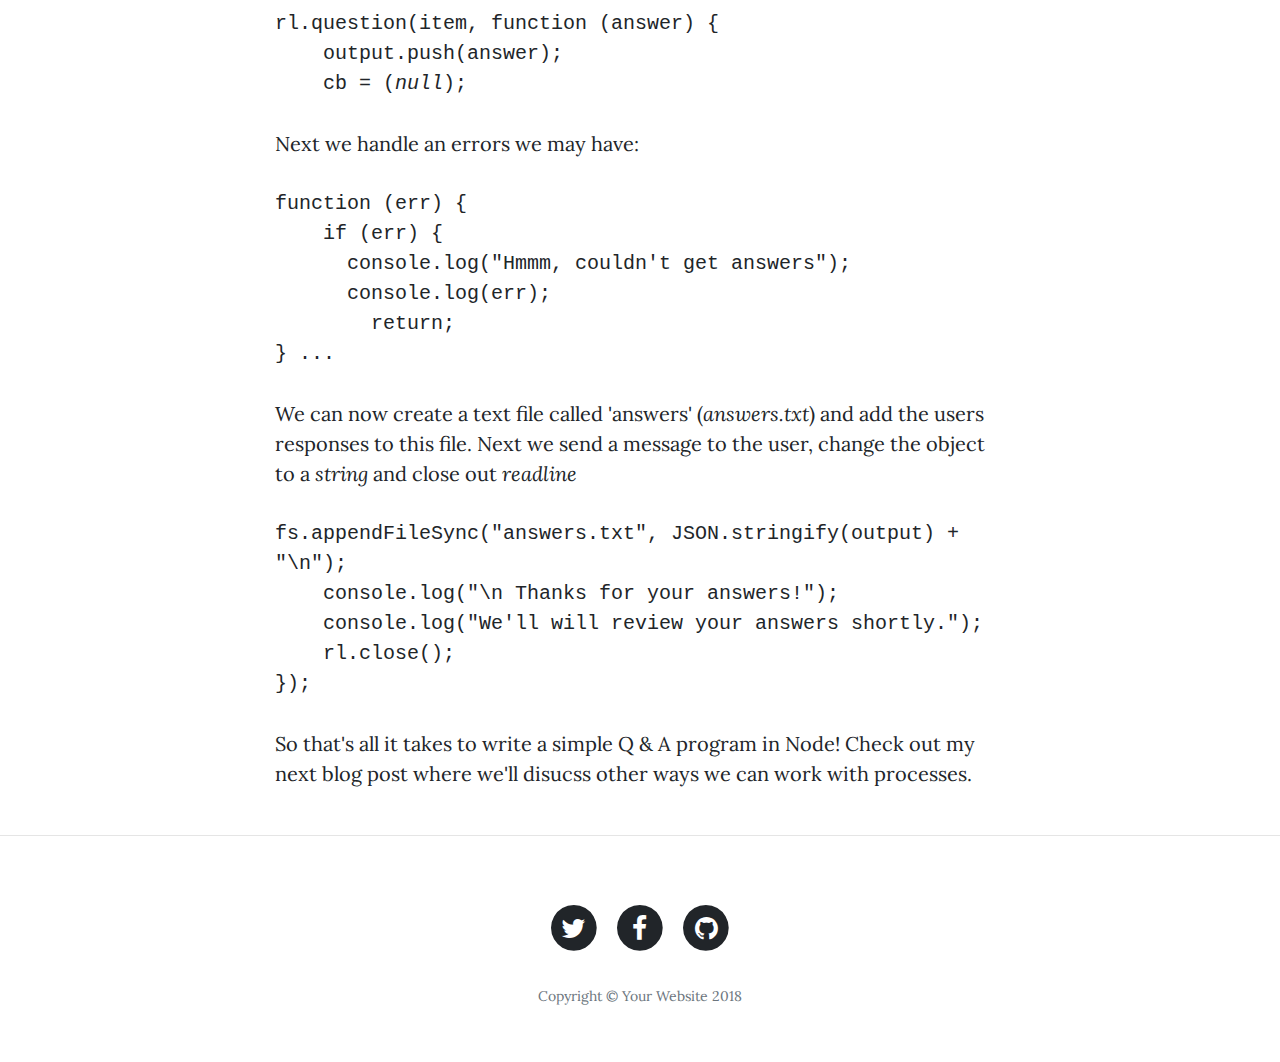
==== commit 195e582e: "Finished blog_post_2" ====
--- a/post_2.html
+++ b/post_2.html
@@ -102,8 +102,7 @@
                             <li>
                                 Due to JavaScript limitations, we can only detect native async functions and
                                 not transpilied implementations. Your environment must have <em>async/await</em>
-                                support
-                                for this to work. (e.g. Node > v7.6, or a recent version of a modern browser). If you
+                                support for this to work. (e.g. Node > v7.6, or a recent version of a modern browser). If you
                                 are using async functions through a transpiler (e.g. Babel), you must still wrap the
                                 function with asyncify, because the async function will be compiled to an ordinary
                                 function that returns a promise.
@@ -115,16 +114,16 @@
                         async = require("async"),<br>
                         fs = require('fs');<br>
                         <p>Once your file is created and your dependencies installed, we can go to our <em style='font-family: Oxygen Mono, monospace;'>as-example.js</em>
-                            file and require <em>readline, async,</em> and our file system <em>fs</em>
+                            file and require <em>readline, async,</em> and our file system <em>fs</em> as we've done above.
                         </p>
                         <p>At this point we can create some questions to ask the program user. We'll
                             create an array of questions like so:
                         </p>
                         <p style='font-family: Oxygen Mono, monospace;'>
-                            var questions = [ "What's your favorite color? ",
-                            "What's your favorite server-side language? ",
-                            "Monty Python or Kids in the Hall? ",
-                            "Doctor Who or Doctor who? " ];
+                            var questions = ["What's your favorite color?",
+                            "What's your favorite server-side language?",
+                            "Monty Python or Kids in the Hall?",
+                            "Doctor Who or Doctor who?"];
                         </p>
                         <p>Now with our array set, let's create and turn on our <em>readline</em> interface:</p>
                         <p style='font-family: Oxygen Mono, monospace;'>
@@ -143,95 +142,57 @@
                         <p>At this point, the question we need to ask ourselves is,
                             <em>do I need to iterate over a collection, perform an asynchronous task for each item, and
                                 when they’re all done do something else?</em>
-                                If the answer is yes (and in our case it is) then we should use <em>async.forEach.</em>
+                            If the answer is yes (and in our case it is) then we should use <em>async.forEach.</em>
                         </p>
                         <p>Below, we do just that.</p>
 
-                        <p class='caption'> An interesting side-note. Another example of when to use <em>async.forEach</em> could be a webservice where you support deleting multiple messages in one request. You get the message IDs as a comma separated string in the URL. Each deletion requires a separate call to the database. When all deletions have completed you want to reply the user with a response.
-
-                        <p style='font-family: Oxygen Mono, monospace;'>
-                        async.forEachSeries(questions, function (item, cb) { <br>
-                        &nbsp &nbsp rl.question(item, function (answer) { <br>
-                        &nbsp &nbsp &nbsp output.push(answer); <br>
-                        &nbsp &nbsp &nbsp &nbsp cb(null); <br>
-                        }); <br>
-                        },
-                        </p>
-                        <p>Phew! That was a lot! We'll go through it line-byline</p>
-                        function (err) { // 3.
-                        if (err) {
-                        console.log("Hunh, couldn't get answers");
-                        console.log(err);
-                        return;
-                        }
-                        fs.appendFileSync("answers.txt", JSON.stringify(output) + "\n");
-                        console.log("\nThanks for your answers!");
-                        console.log("We'll sell them to some telemarketer immediately!");
-                        rl.close();
-                    </p>
-                    <h4 style='font-family: BenchNine' sans-serif;'> Require Module:</h4>
-                    <p style='font-family: Oxygen Mono, monospace;'>const readline = require('readline');</p>
-                    <h4 style='font-family: BenchNine' sans-serif;'> Turn it on:</h4>
-                    <p>Next, we have to turn on the readline module. This also creates an readline interface instance.</p>
-                    <p style='font-family: Oxygen Mono, monospace;'>
-                        const rl = readline.createInterface({ <br>
-                        &nbsp &nbsp input: process.stdin, <br>
-                        &nbsp &nbsp output: process.stdout <br>
-                        });</p>
-                    <p>Ok so far, so good. Now here is where things git a bit tricky. When learning programming
-                        concepts it's
-                        easy to get side-tracked, but I promise once we go down this 'rabbit-hole' we will get back to
-                        reading and processing
-                        input in a simpler fashion.
-                    </p>
-                    <p>In our readline instance, we make use of another module, the <em>process</em> module. </p>
-                    <p style='font-family: Oxygen Mono, monospace;'>
-                        &nbsp &nbsp input: process.stdin, <br>
-                        &nbsp &nbsp output: process.stdout <br>
-                    </p>
-                    <p>We know that single threaded operations make Node.js processes more efficient and faster.
-                        We also know that most servers have multiple processors. We can easily leverage the extra
-                        processors to
-                        run our code in parallel with each other and the main application.
-                        Node.js offers three specific modules to help with this.
-                        <ol>
-                            <li style='font-family: Oxygen Mono, monospace;'> process Module</li>
-                            <li style='font-family: Oxygen Mono, monospace;'>The child_process Module</li>
-                            <li style='font-family: Oxygen Mono, monospace;'>The cluster Module</li>
-                        </ol>
-                        The <span style='font-family: Oxygen Mono, monospace;'>process</span> module provides access to
-                        the running processes. The <span style='font-family: Oxygen Mono, monospace;'>child_process
-                        </span>module provides the ability to create child processes and communicate with them. And
-                        <span style='font-family: Oxygen Mono, monospace;'> cluster </span>module implements clustered
-                        servers that share the same port, thus allowing multiple requests to be handled simultaneously.
-                    </p>
-
-                    <a href="#">
-                        <img class="img-fluid" src="img/process.png" alt="Event Loop">
-                    </a>
-                    <span class="caption text-muted">The <em>Event Loop</em> in Node.js.</span>
-                    <p>Once the readline.Interface instance is created, the most common case is to listen for the
-                        'line' event:</p>
-                    <p>We do exactly this on <em>line 32</em> in our <a href="https://github.com/dacogemini/hangman_node_version/blob/master/index.js">Github
-                            repo</a></p>
-                    <p style='font-family: Oxygen Mono, monospace;'>
-                        rl.on("line", (input) => { <br>
-                        <span class="caption">
-                            &nbsp &nbsp var entry = input.toUpperCase(); <br>
-                            &nbsp &nbsp &nbsp &nbsp if (entry == "QUIT" || entry == "NO")</span>
-                        {
-                        <br> rl.close();
-                        <br>
-                        <span class="caption">// Note: our program will not exit until close() is called <br></span>
-                        }
-                    </p>
-                    <h4 style='font-family: BenchNine' sans-serif;'> Line Event:</h4>
-                    The 'line' envent is emitted whenever the in stream receives a <em style='font-family: Oxygen Mono, monospace;'>\n
-                    </em>, usually received when the user hits enter, or return.
-                    <p class="caption">If you would like to know more about the readline module, stay-tuned. I am
-                        working on a blog post in which I show you how to
-                        make a <em>'Polish Notation'</em> calculator with the readline module.
-                    </p>
+                        <p class='caption'> An interesting side-note. Another example of when to use <em>async.forEach</em>
+                            could be a webservice where you support deleting multiple messages in one request. You get
+                            the message IDs as a comma separated string in the URL. Each deletion requires a separate
+                            call to the database. When all deletions have completed you want to reply the user with a
+                            response. Ok, back to our current example...
+
+                            <p style='font-family: Oxygen Mono, monospace;'>
+                                async.forEachSeries(questions, function (item, cb) { <br>
+                                &nbsp &nbsp rl.question(item, function (answer) { <br>
+                                &nbsp &nbsp &nbsp output.push(answer); <br>
+                                &nbsp &nbsp &nbsp &nbsp cb(null); <br>
+                                &nbsp }); <br>
+                                }),
+                            </p>
+                            <p>Phew! That was a lot! We'll go through it line-byline</p>
+                            <p>We iterate through each question in the array.
+                                <p style='font-family: Oxygen Mono, monospace;'>
+                                    async.forEachSeries(questions, function (item, cb) { ... </p>
+                                <p>Then for each question in the array, we call the <em>question</em>
+                                function on <em>readline</em>, name the entered response, 'answer', and add the result to our empty <em>output</em> array
+                                </p>
+                                <p style='font-family: Oxygen Mono, monospace;'>
+                                rl.question(item, function (answer) { <br>
+                                &nbsp &nbsp output.push(answer); <br>
+                                &nbsp &nbsp cb = (<em>null</em>);
+                                </p>
+                            <p>Next we handle an errors we may have: </p>
+                            <p style='font-family: Oxygen Mono, monospace;'>
+                                    function (err) { <br>
+                                    &nbsp &nbsp if (err) { <br>
+                                    &nbsp &nbsp &nbsp console.log("Hmmm, couldn't get answers"); <br>
+                                    &nbsp &nbsp &nbsp console.log(err); <br>
+                                    &nbsp &nbsp &nbsp &nbsp return; <br>
+                                        } ... </p>
+                              
+                            <p>We can now create a text file called 'answers' (<em>answers.txt</em>) and add the users
+                            responses to this file. Next we send a message to the user, change the object to a <em>string</em> and close out <em>readline</em></p>
+                            <p style='font-family: Oxygen Mono, monospace;'>
+                            fs.appendFileSync("answers.txt", JSON.stringify(output) + "\n"); <br>
+                            &nbsp &nbsp console.log("\n Thanks for your answers!"); <br>
+                            &nbsp &nbsp console.log("We'll will review your answers shortly."); <br>
+                            &nbsp &nbsp rl.close(); <br>
+                            });
+                        </p>
+                       <p>So that's all it takes to write a simple Q & A program in Node! Check out my next blog post where we'll disucss 
+                           other ways we can work with processes. 
+                       </p>
                 </div>
             </div>
         </div>
